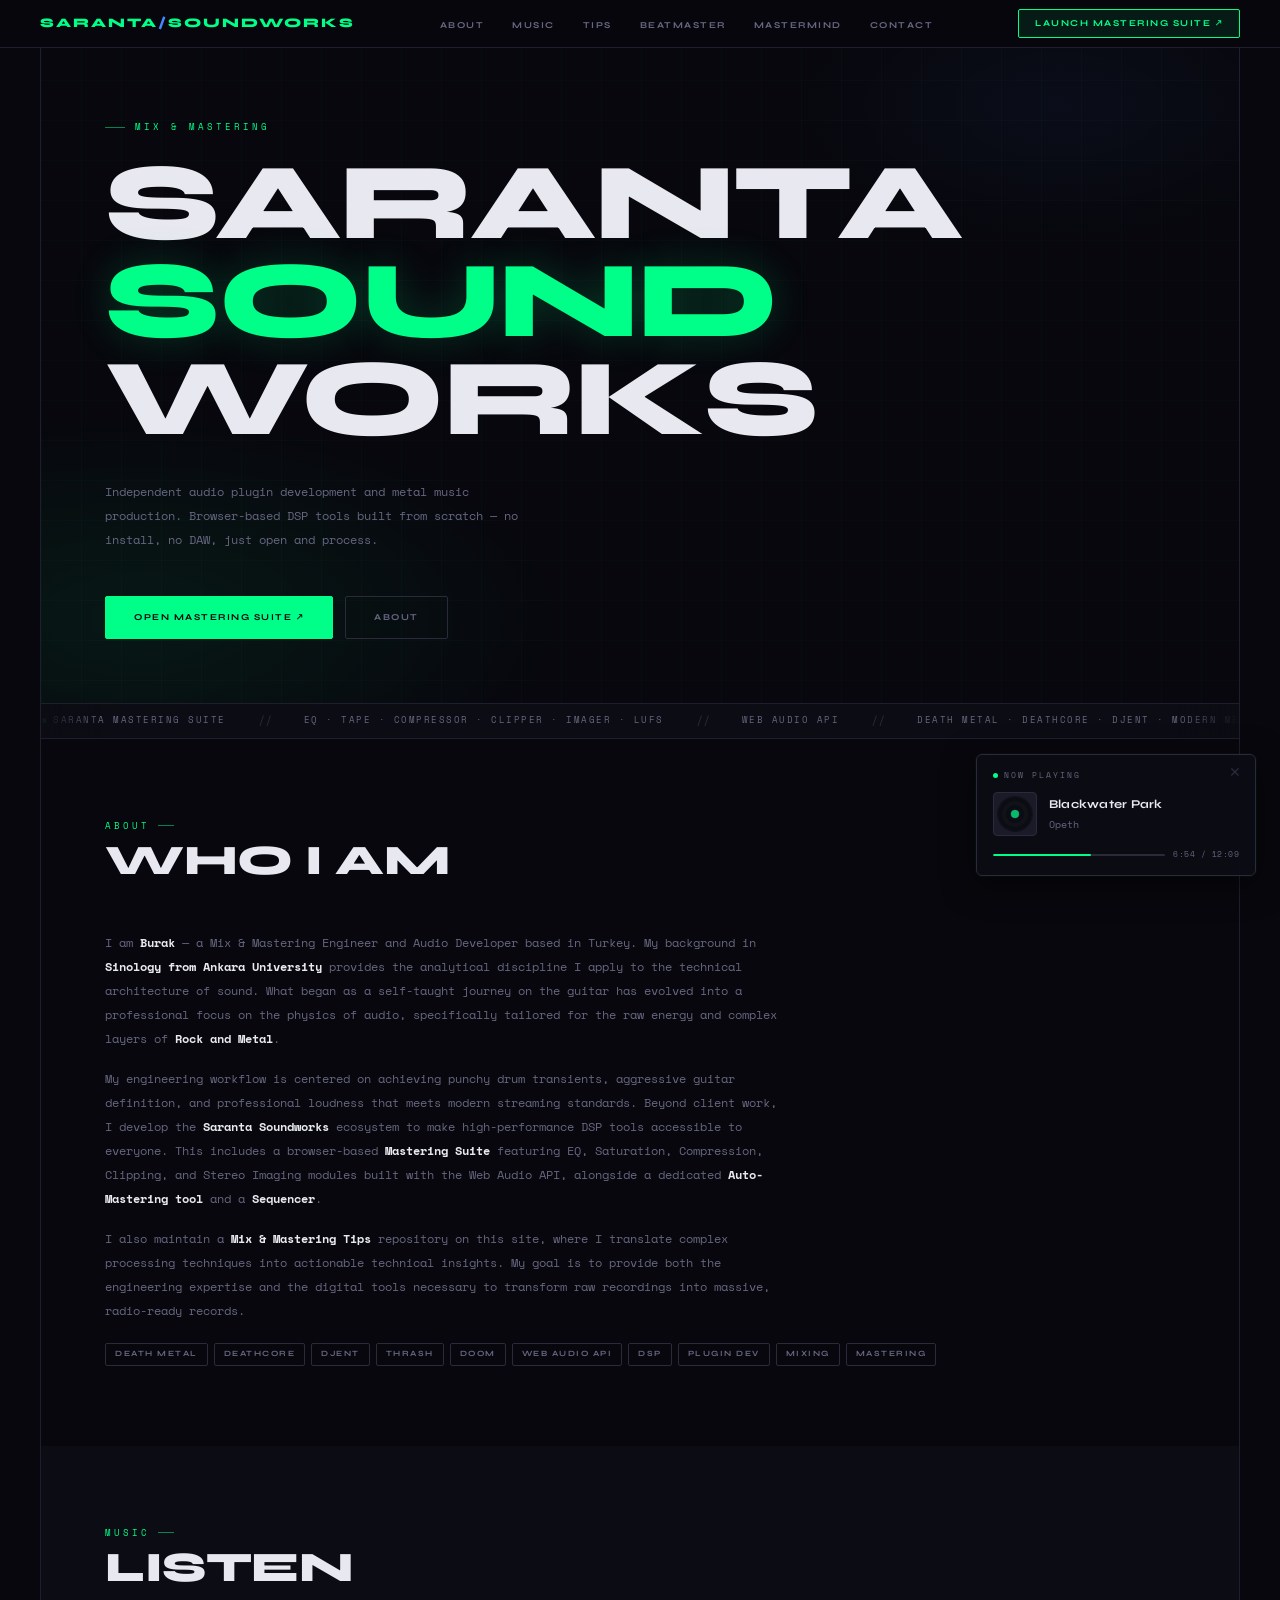
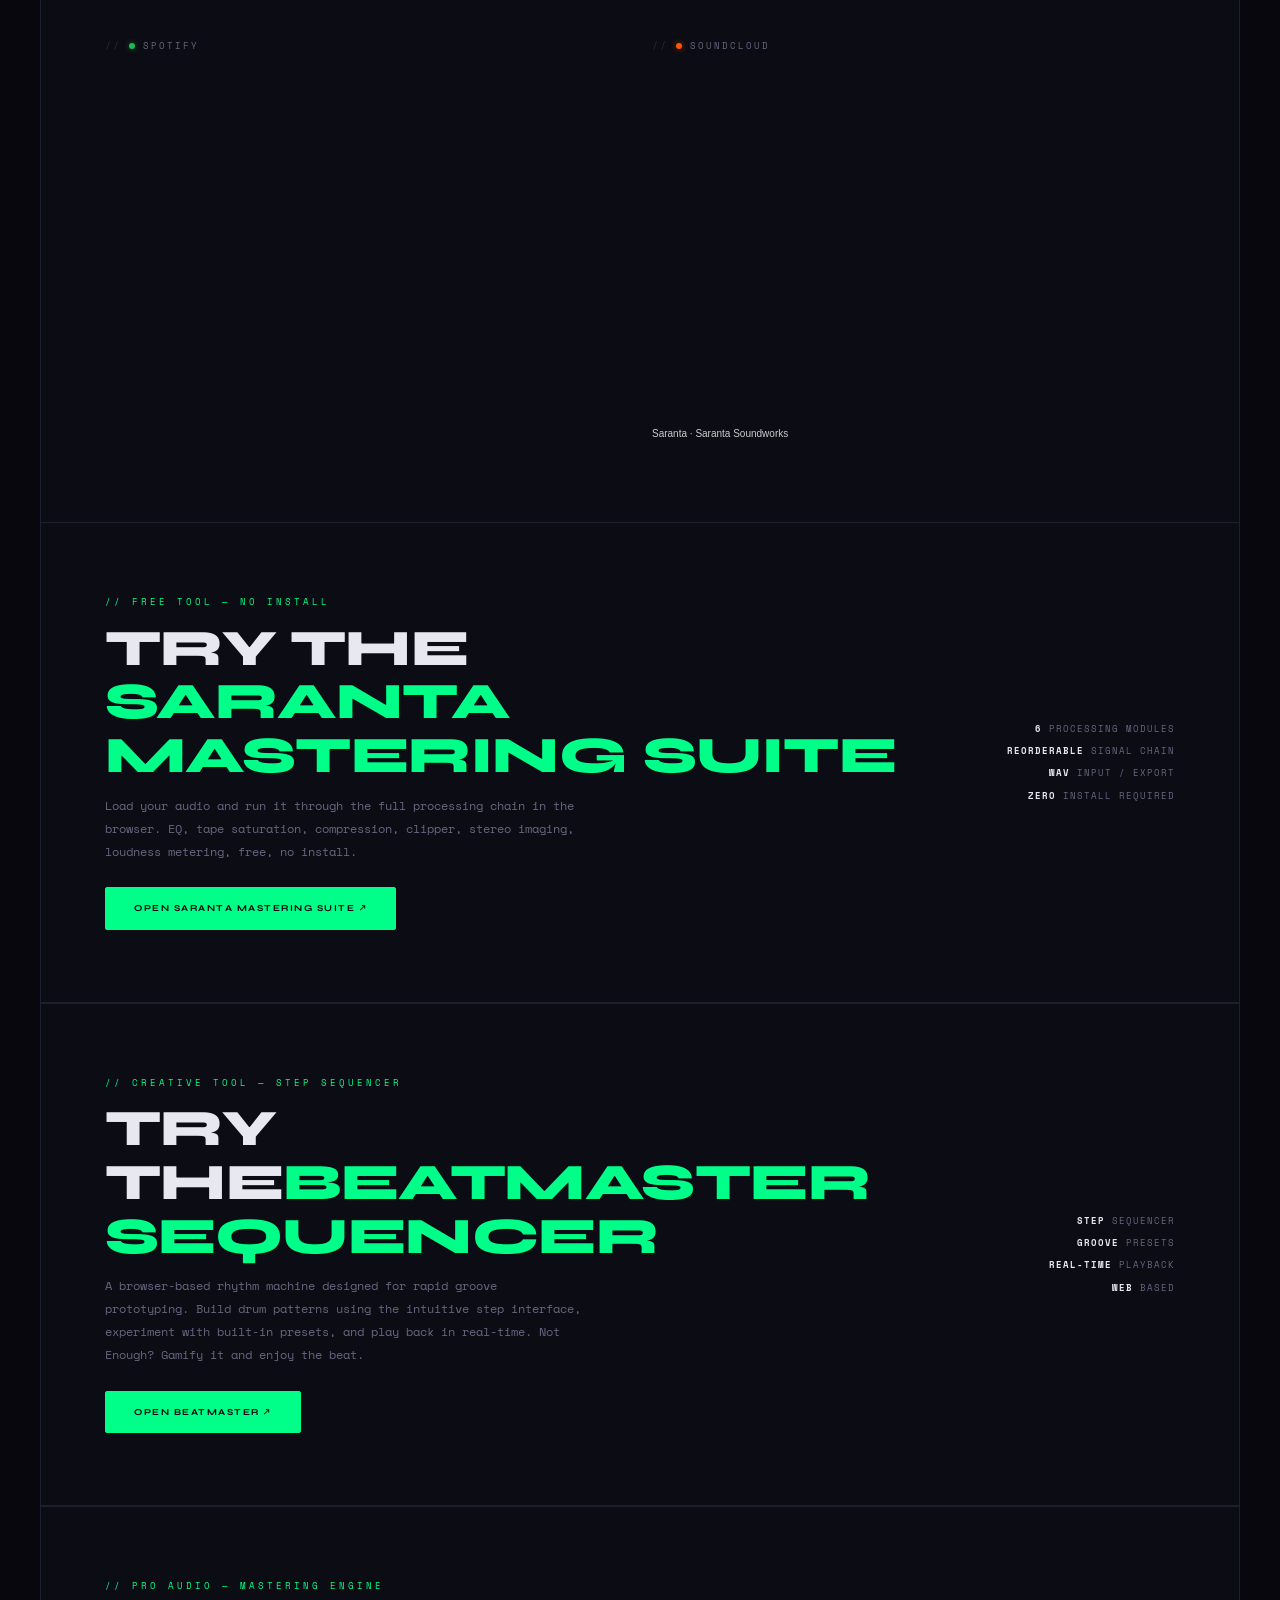
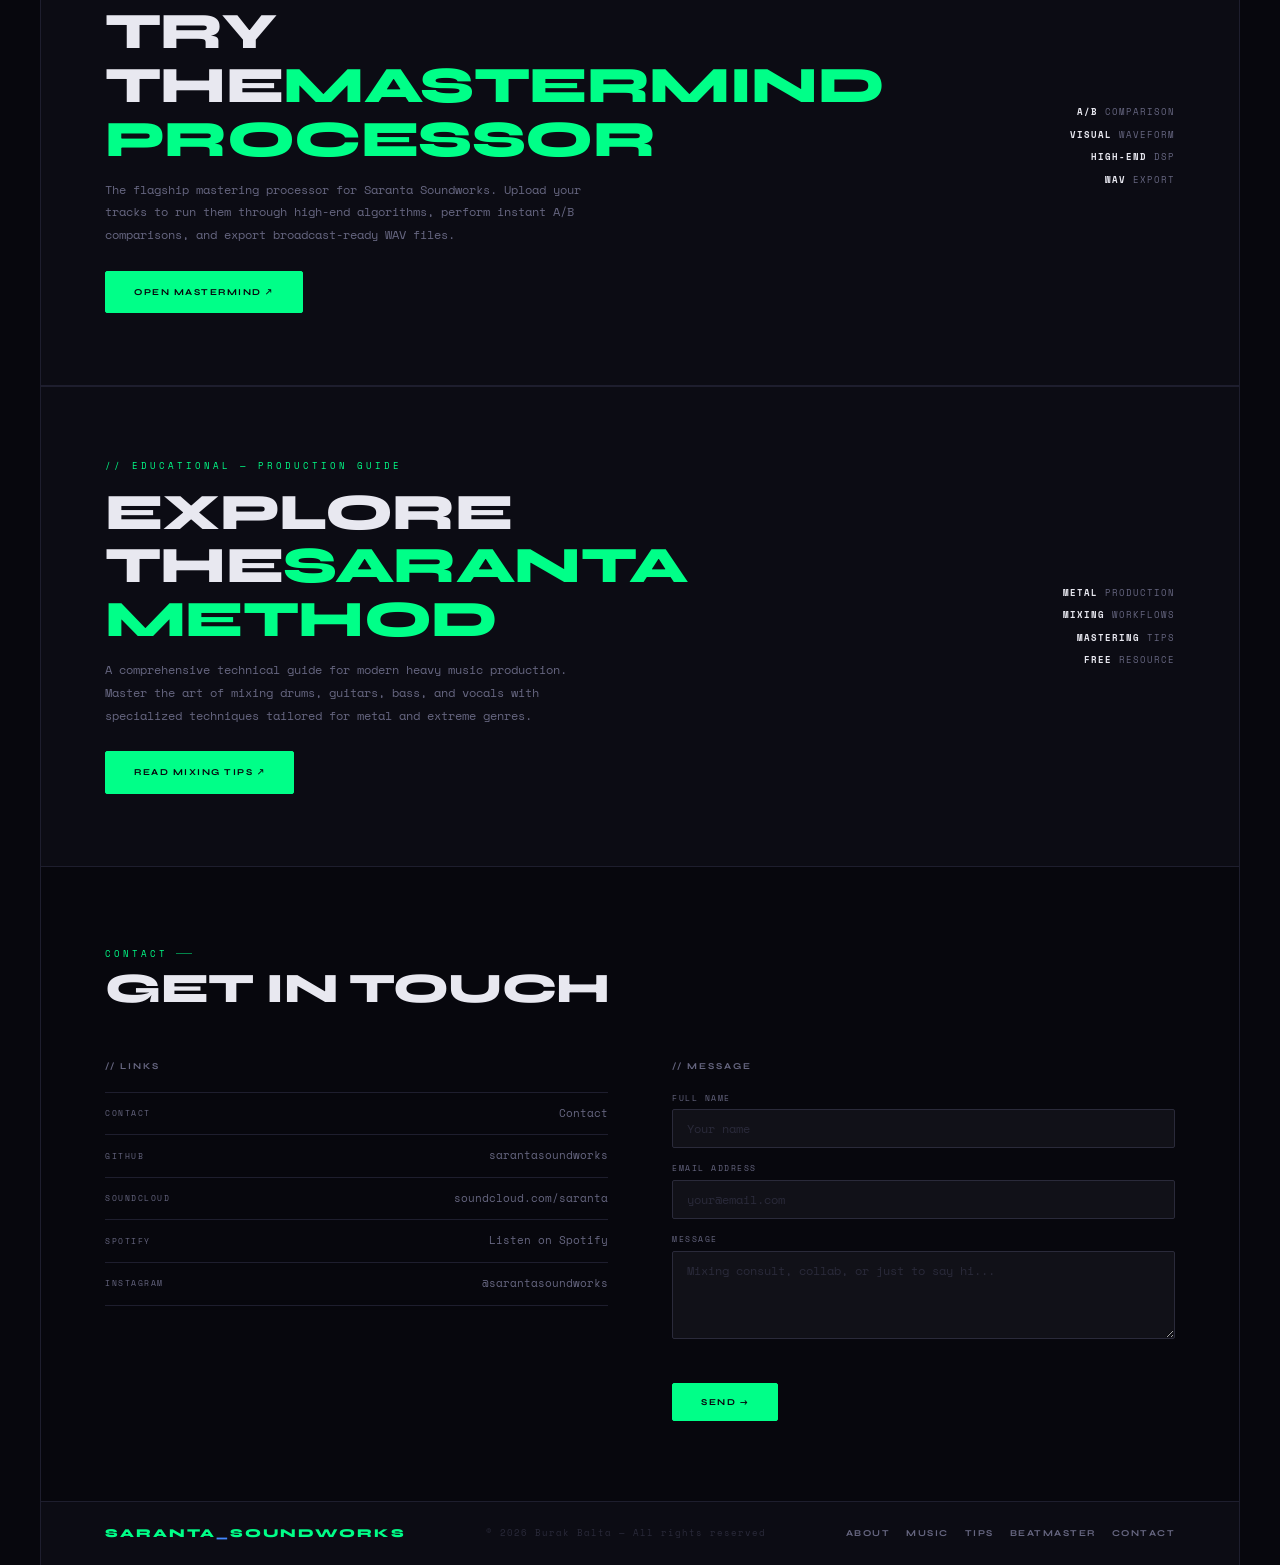
==== index.html @ c1678063 "Update index.html" ====
<!DOCTYPE html>
<html lang="en">
<head>
  <script src="https://challenges.cloudflare.com/turnstile/v0/api.js" async defer></script>
<meta charset="UTF-8">
<meta name="viewport" content="width=device-width, initial-scale=1.0">
<title>Saranta Soundworks — Free Browser Audio Mastering Tools</title>
<meta name="description" content="Saranta Soundworks — Free browser-based audio mastering suite. Parametric EQ, tape saturation, compression, stereo imaging and LUFS metering. No install required, runs entirely in your browser.">
<meta name="keywords" content="free mastering plugin, browser mastering, web audio mastering, heavy music mixing, metal mixing tips, free audio tools, online mastering, EQ plugin, tape saturation, LUFS meter">
<meta name="author" content="Burak Balta — Saranta Soundworks">
<link rel="canonical" href="https://sarantasoundworks.com/">

<!-- Open Graph -->
<meta property="og:type" content="website">
<meta property="og:url" content="https://sarantasoundworks.com/">
<meta property="og:title" content="Saranta Soundworks — Free Browser Audio Mastering Tools">
<meta property="og:description" content="Professional audio mastering tools that run entirely in your browser. EQ, tape saturation, compression, stereo imaging, LUFS metering. Free, no install.">
<meta property="og:image" content="https://sarantasoundworks.com/og-image.jpg">
<meta property="og:site_name" content="Saranta Soundworks">

<!-- Twitter Card -->
<meta name="twitter:card" content="summary_large_image">
<meta name="twitter:title" content="Saranta Soundworks — Free Browser Audio Mastering Tools">
<meta name="twitter:description" content="EQ, tape saturation, compression, stereo imaging and LUFS metering. Runs entirely in your browser. Free, no install.">
<meta name="twitter:image" content="https://sarantasoundworks.com/og-image.jpg">

<!-- Structured Data -->
<script type="application/ld+json">
{
  "@context": "https://schema.org",
  "@type": "WebApplication",
  "name": "Saranta Mastering Suite",
  "url": "https://sarantasoundworks.com/tools.html",
  "description": "Free browser-based audio mastering suite with parametric EQ, tape saturation, compression, stereo imaging and LUFS metering. No install required.",
  "applicationCategory": "MultimediaApplication",
  "operatingSystem": "Any",
  "browserRequirements": "Requires a modern browser with Web Audio API support",
  "offers": {
    "@type": "Offer",
    "price": "0",
    "priceCurrency": "USD"
  },
  "author": {
    "@type": "Person",
    "name": "Burak Balta",
    "url": "https://sarantasoundworks.com"
  }
}
</script>

<link rel="preconnect" href="https://fonts.googleapis.com">
<link rel="preconnect" href="https://fonts.gstatic.com" crossorigin>
<link href="https://fonts.googleapis.com/css2?family=Space+Mono:ital,wght@0,400;0,700;1,400&family=Syne:wght@400;600;700;800&display=swap" rel="stylesheet">
<style>
*, *::before, *::after { box-sizing: border-box; margin: 0; padding: 0; }
:root {
  --bg:      #07070d;
  --bg2:     #0c0c14;
  --bg3:     #111118;
  --bg4:     #1a1a28;
  --border:  #1e1e2e;
  --border2: #2a2a3a;
  --accent:  #00ff88;
  --accent3: #4488ff;
  --text:    #e8e8f0;
  --dim:     #666680;
  --dim2:    #2a2a3a;
  --mono:    'Space Mono', monospace;
  --disp:    'Syne', sans-serif;
}
html { scroll-behavior: smooth; }
/* Body ayarını merkezi hale getirelim */
body {
  background: var(--bg);
  color: var(--text);
  /* İçeriği dikeyde dizmek ve yatayda ortalamak için */
  display: flex;
  flex-direction: column;
  align-items: center; 
  min-height: 100vh;
}

/* Tüm içeriği sarmalayacak ana kapsayıcı */
.page-container {
  width: 100%;
  max-width: 1200px; /* Reklamlar için kenarlarda yer açar */
  margin: 0 auto;
  background: var(--bg); /* Arka plan rengi */
  /* İsteğe bağlı: Kenarları belli etmek için ince bir çizgi */
  border-left: 1px solid var(--border);
  border-right: 1px solid var(--border);
  position: relative;
}

/* Mobilde (küçük ekranlarda) kenarlara yapışmaması için */
@media (max-width: 1200px) {
  .page-container {
    border: none;
    max-width: 100%;
  }
}

body { background: var(--bg); color: var(--text); font-family: var(--mono); font-size: 13px; line-height: 1.6; overflow-x: hidden; }
::-webkit-scrollbar { width: 3px; } ::-webkit-scrollbar-track { background: var(--bg2); } ::-webkit-scrollbar-thumb { background: var(--border2); }

/* NAV */
nav { position: fixed; top: 0; left: 0; right: 0; z-index: 200; display: flex; align-items: center; justify-content: space-between; padding: 0 40px; height: 48px; background: rgba(7,7,13,0.96); border-bottom: 1px solid var(--border); backdrop-filter: blur(8px); }
.nav-logo { font-family: var(--disp); font-weight: 800; font-size: 13px; letter-spacing: 2px; color: var(--accent); text-transform: uppercase; text-decoration: none; }
.nav-logo em { color: var(--accent3); font-style: normal; }
.nav-links { display: flex; align-items: center; gap: 2px; list-style: none; }
.nav-links a { font-family: var(--disp); font-size: 9px; font-weight: 700; letter-spacing: 1.5px; text-transform: uppercase; color: var(--dim); text-decoration: none; padding: 5px 12px; border-radius: 2px; border: 1px solid transparent; transition: all 0.15s; }
.nav-links a:hover { color: var(--text); border-color: var(--border2); background: var(--bg4); }
.nav-tool-btn { font-family: var(--disp); font-size: 9px; font-weight: 700; letter-spacing: 1.5px; text-transform: uppercase; background: rgba(0,255,136,0.08); border: 1px solid var(--accent); color: var(--accent); text-decoration: none; padding: 6px 16px; border-radius: 2px; transition: background 0.15s; }
.nav-tool-btn:hover { background: rgba(0,255,136,0.18); }

/* HERO */
.hero { min-height: 32vh; display: flex; flex-direction: column; justify-content: flex-start; padding: 120px 64px 64px; position: relative; overflow: hidden; }
.grid-bg { position: absolute; inset: 0; pointer-events: none; background-image: linear-gradient(rgba(0,255,136,0.02) 1px, transparent 1px), linear-gradient(90deg, rgba(0,255,136,0.02) 1px, transparent 1px); background-size: 40px 40px; }
.grid-bg::after { content: ''; position: absolute; inset: 0; background: radial-gradient(ellipse 55% 45% at 8% 88%, rgba(0,255,136,0.07) 0%, transparent 65%), radial-gradient(ellipse 35% 30% at 85% 15%, rgba(68,136,255,0.05) 0%, transparent 65%); }
.hero-eyebrow { position: relative; display: flex; align-items: center; gap: 10px; font-size: 9px; letter-spacing: 3px; text-transform: uppercase; color: var(--accent); margin-bottom: 20px; }
.hero-eyebrow::before { content: ''; width: 20px; height: 1px; background: var(--accent); opacity: 0.5; }
.hero-title { font-family: var(--disp); font-size: clamp(52px, 8.5vw, 116px); font-weight: 800; line-height: 0.9; letter-spacing: -0.02em; text-transform: uppercase; color: var(--text); position: relative; margin-bottom: 32px; }
.hero-title .hl { color: var(--accent); text-shadow: 0 0 40px rgba(0,255,136,0.2); }
.hero-sub { max-width: 420px; color: var(--dim); font-size: 12px; line-height: 2; position: relative; margin-bottom: 44px; }
.hero-actions { display: flex; gap: 12px; position: relative; flex-wrap: wrap; align-items: center; }

/* BUTTONS */
.btn { font-family: var(--disp); font-size: 9px; font-weight: 700; letter-spacing: 1.5px; text-transform: uppercase; padding: 13px 28px; border-radius: 2px; cursor: pointer; text-decoration: none; display: inline-block; border: 1px solid; transition: all 0.15s; }
.btn-primary { background: var(--accent); border-color: var(--accent); color: #07070d; }
.btn-primary:hover { background: #1affa0; border-color: #1affa0; transform: translateY(-1px); }
.btn-ghost { background: transparent; border-color: var(--border2); color: var(--dim); }
.btn-ghost:hover { border-color: var(--dim); color: var(--text); }

/* TICKER */
.ticker { border-top: 1px solid var(--border); border-bottom: 1px solid var(--border); background: var(--bg2); height: 36px; overflow: hidden; position: relative; display: flex; align-items: center; }
.ticker::before, .ticker::after { content: ''; position: absolute; top: 0; bottom: 0; width: 60px; z-index: 2; pointer-events: none; }
.ticker::before { left: 0; background: linear-gradient(to right, var(--bg2), transparent); }
.ticker::after { right: 0; background: linear-gradient(to left, var(--bg2), transparent); }
.ticker-track { display: flex; align-items: center; gap: 32px; animation: marquee 28s linear infinite; white-space: nowrap; will-change: transform; }
.ticker-track:hover { animation-play-state: paused; }
@keyframes marquee { 0% { transform: translateX(0); } 100% { transform: translateX(-50%); } }
.tick { display: flex; align-items: center; gap: 7px; font-size: 9px; letter-spacing: 1.5px; text-transform: uppercase; color: var(--dim); white-space: nowrap; flex-shrink: 0; }
.tick-dot { width: 5px; height: 5px; border-radius: 50%; background: var(--accent); animation: blink 2s ease-in-out infinite; flex-shrink: 0; }
@keyframes blink { 0%,100%{opacity:1}50%{opacity:0.2} }
.tick-sep { color: var(--dim2); font-size: 12px; }

/* SECTIONS */
section { padding: 80px 64px; }
.sec-eyebrow { font-size: 9px; letter-spacing: 3px; text-transform: uppercase; color: var(--accent); margin-bottom: 6px; display: flex; align-items: center; gap: 8px; }
.sec-eyebrow::after { content: ''; width: 16px; height: 1px; background: var(--accent); opacity: 0.5; }
.sec-title { font-family: var(--disp); font-size: clamp(26px, 3.5vw, 42px); font-weight: 800; text-transform: uppercase; letter-spacing: -0.01em; color: var(--text); margin-bottom: 48px; line-height: 1.05; }

/* ABOUT */
.about { background: var(--bg); }
.about-body p { color: var(--dim); font-size: 12px; line-height: 2; margin-bottom: 16px; max-width: 680px; }
.about-body strong { color: var(--text); }
.tags { display: flex; flex-wrap: wrap; gap: 6px; margin-top: 20px; }
.tag { font-family: var(--disp); font-size: 8px; font-weight: 700; letter-spacing: 1.5px; text-transform: uppercase; padding: 4px 9px; border: 1px solid var(--border2); color: var(--dim); border-radius: 2px; transition: all 0.15s; cursor: default; }
.tag:hover { color: var(--accent); border-color: var(--accent); background: rgba(0,255,136,0.06); }

/* HAMBURGER */
.hamburger { display: none; flex-direction: column; gap: 5px; cursor: pointer; padding: 4px; background: none; border: none; }
.hamburger span { display: block; width: 22px; height: 1.5px; background: var(--dim); transition: all 0.2s; }
.hamburger.open span:nth-child(1) { transform: translateY(6.5px) rotate(45deg); background: var(--accent); }
.hamburger.open span:nth-child(2) { opacity: 0; }
.hamburger.open span:nth-child(3) { transform: translateY(-6.5px) rotate(-45deg); background: var(--accent); }
.mobile-menu { display: none; position: fixed; top: 48px; left: 0; right: 0; background: rgba(7,7,13,0.98); border-bottom: 1px solid var(--border); backdrop-filter: blur(8px); z-index: 199; padding: 16px 24px; flex-direction: column; gap: 4px; }
.mobile-menu.open { display: flex; }
.mobile-menu a { font-family: var(--disp); font-size: 11px; font-weight: 700; letter-spacing: 1.5px; text-transform: uppercase; color: var(--dim); text-decoration: none; padding: 10px 0; border-bottom: 1px solid var(--border); transition: color 0.15s; }
.mobile-menu a:last-child { border-bottom: none; color: var(--accent); }
.mobile-menu a:hover { color: var(--text); }

/* MUSIC */
.music { background: var(--bg2); }
.embeds-grid { display: grid; grid-template-columns: 1fr 1fr; gap: 24px; }
.embed-block { display: flex; flex-direction: column; gap: 10px; }
.embed-label { font-size: 9px; letter-spacing: 2px; text-transform: uppercase; color: var(--dim); display: flex; align-items: center; gap: 8px; }
.embed-label::before { content: '//'; color: var(--dim2); font-size: 10px; }
.pdot { width: 6px; height: 6px; border-radius: 50%; flex-shrink: 0; }
.pdot-sp { background: #1db954; box-shadow: 0 0 6px rgba(29,185,84,0.5); }
.pdot-sc { background: #ff5500; box-shadow: 0 0 6px rgba(255,85,0,0.5); }
.embed-frame { border: 1px solid var(--border2); border-radius: 4px; overflow: hidden; background: var(--bg3); transition: border-color 0.2s; }
.embed-frame:hover { border-color: var(--accent); }
.embed-frame iframe { display: block; width: 100%; border: none; }
.embed-placeholder { border: 1px dashed var(--border2); border-radius: 4px; padding: 40px 24px; background: var(--bg3); display: flex; flex-direction: column; align-items: center; justify-content: center; gap: 10px; min-height: 200px; text-align: center; }
.ph-icon { font-size: 32px; opacity: 0.15; }
.ph-title { font-family: var(--disp); font-size: 11px; font-weight: 800; letter-spacing: 2px; text-transform: uppercase; color: var(--dim2); }
.ph-hint { font-size: 9px; color: var(--dim2); letter-spacing: 0.5px; font-style: italic; }

/* CTA BANNER */
.cta-banner { background: var(--bg2); border-top: 1px solid var(--border); border-bottom: 1px solid var(--border); padding: 72px 64px; display: grid; grid-template-columns: 1fr auto; gap: 40px; align-items: center; }
.cta-label { font-size: 9px; letter-spacing: 3px; text-transform: uppercase; color: var(--accent); margin-bottom: 12px; }
.cta-title { font-family: var(--disp); font-size: clamp(28px, 4vw, 52px); font-weight: 800; text-transform: uppercase; letter-spacing: -0.01em; color: var(--text); margin-bottom: 12px; line-height: 1.05; }
.cta-title em { color: var(--accent); font-style: normal; }
.cta-sub { font-size: 12px; color: var(--dim); line-height: 1.9; max-width: 480px; }
.cta-specs { display: flex; flex-direction: column; gap: 8px; text-align: right; }
.cta-spec { font-size: 9px; letter-spacing: 1px; text-transform: uppercase; color: var(--dim); }
.cta-spec strong { color: var(--text); }

/* CONTACT */
.contact { background: var(--bg); }
.contact-grid { display: grid; grid-template-columns: 1fr 1fr; gap: 64px; }
.contact-sub { font-family: var(--disp); font-size: 9px; font-weight: 700; letter-spacing: 2px; text-transform: uppercase; color: var(--dim); margin-bottom: 18px; }
.clinks { list-style: none; }
.clinks li { display: flex; align-items: center; justify-content: space-between; padding: 12px 0; border-bottom: 1px solid var(--border); }
.clinks li:first-child { border-top: 1px solid var(--border); }
.clink-k { font-size: 8px; letter-spacing: 1.5px; text-transform: uppercase; color: var(--dim); }
.clinks a { font-size: 11px; color: var(--dim); text-decoration: none; transition: color 0.15s; }
.clinks a:hover { color: var(--accent); }
.form { display: flex; flex-direction: column; gap: 14px; }
.flabel { font-size: 8px; letter-spacing: 1.5px; text-transform: uppercase; color: var(--dim); display: block; margin-bottom: 5px; }
.finput { width: 100%; background: var(--bg3); border: 1px solid var(--border2); color: var(--text); font-family: var(--mono); font-size: 12px; padding: 10px 14px; outline: none; border-radius: 2px; transition: border-color 0.15s; }
.finput:focus { border-color: var(--accent); }
.finput::placeholder { color: var(--dim2); }
textarea.finput { resize: vertical; min-height: 88px; }

/* FOOTER */
footer { padding: 22px 64px; border-top: 1px solid var(--border); background: var(--bg2); display: flex; align-items: center; justify-content: space-between; gap: 20px; flex-wrap: wrap; }
.foot-logo { font-family: var(--disp); font-weight: 800; font-size: 12px; letter-spacing: 2px; text-transform: uppercase; color: var(--accent); }
.foot-logo em { color: var(--accent3); font-style: normal; }
.foot-copy { font-size: 9px; color: var(--dim2); letter-spacing: 1px; }
.foot-links { display: flex; gap: 16px; }
.foot-links a { font-family: var(--disp); font-size: 9px; font-weight: 700; letter-spacing: 1.5px; text-transform: uppercase; color: var(--dim); text-decoration: none; transition: color 0.15s; }
.foot-links a:hover { color: var(--accent); }

@media (max-width: 900px) {
  nav { padding: 0 20px; } .nav-links { display: none; }
  .hero { padding: 100px 24px 48px; }
  section { padding: 60px 24px; }
  .embeds-grid { grid-template-columns: 1fr; }
  .contact-grid { grid-template-columns: 1fr; gap: 40px; }
  .cta-banner { grid-template-columns: 1fr; padding: 48px 24px; }
  footer { padding: 24px; flex-direction: column; gap: 12px; }
}

/* Ekran 768px'den küçükse bu kurallar devreye girer */
/* TIPS CARD */
.tips-card {
  display: flex; align-items: center; justify-content: space-between;
  margin-top: 36px;
  padding: 24px 28px;
  border: 1px solid var(--border2);
  border-radius: 3px;
  background: var(--bg3);
  text-decoration: none;
  transition: border-color 0.15s, background 0.15s;
  max-width: 680px;
}
.tips-card:hover { border-color: var(--accent); background: var(--bg4); }
.tips-card-eyebrow { font-size: 8px; letter-spacing: 2px; text-transform: uppercase; color: var(--dim2); margin-bottom: 6px; }
.tips-card-title { font-family: var(--disp); font-size: 16px; font-weight: 800; text-transform: uppercase; letter-spacing: 0.02em; color: var(--text); margin-bottom: 6px; }
.tips-card:hover .tips-card-title { color: var(--accent); }
.tips-card-sub { font-size: 9px; letter-spacing: 1px; color: var(--dim); }
.tips-card-arrow { font-size: 22px; color: var(--dim2); flex-shrink: 0; margin-left: 24px; transition: color 0.15s, transform 0.15s; }
.tips-card:hover .tips-card-arrow { color: var(--accent); transform: translate(2px, -2px); }

@media (max-width: 768px) {
  .page-container { width: 100%; border: none; }
  nav { flex-direction: row; height: 48px; padding: 0 20px; }
  .hero-title { font-size: 2.5rem; }
}


@media (max-width: 900px) {
  .hamburger { display: flex; }
  .nav-tool-desktop { display: none; }
}

/* NOW PLAYING WIDGET */
#now-playing-widget {
  position: fixed;
  bottom: 24px;
  right: 24px;
  z-index: 300;
  width: 280px;
  background: rgba(12, 12, 20, 0.92);
  border: 1px solid var(--border2);
  border-radius: 6px;
  padding: 14px 16px;
  backdrop-filter: blur(16px);
  box-shadow: 0 8px 32px rgba(0,0,0,0.5), 0 0 0 1px rgba(0,255,136,0.04);
  transition: opacity 0.4s ease, transform 0.4s ease;
  opacity: 0;
  transform: translateY(12px);
}
#now-playing-widget.visible {
  opacity: 1;
  transform: translateY(0);
}
#now-playing-widget.fade-change {
  opacity: 0;
  transform: translateY(6px);
}
.npw-eyebrow {
  font-family: var(--mono);
  font-size: 8px;
  letter-spacing: 2px;
  text-transform: uppercase;
  color: var(--dim);
  margin-bottom: 10px;
  display: flex;
  align-items: center;
  gap: 6px;
}
.npw-dot {
  width: 5px;
  height: 5px;
  border-radius: 50%;
  background: var(--accent);
  animation: blink 2s ease-in-out infinite;
  flex-shrink: 0;
}
.npw-body {
  display: flex;
  align-items: center;
  gap: 12px;
}
.npw-cover {
  width: 44px;
  height: 44px;
  border-radius: 4px;
  background: var(--bg4);
  border: 1px solid var(--border2);
  flex-shrink: 0;
  overflow: hidden;
  display: flex;
  align-items: center;
  justify-content: center;
  position: relative;
}
.npw-vinyl {
  width: 36px;
  height: 36px;
  border-radius: 50%;
  background: radial-gradient(circle at 50% 50%, #1a1a28 18%, #0c0c14 19%, #0c0c14 35%, #111118 36%, #111118 50%, #0c0c14 51%, #0c0c14 65%, #111118 66%);
  animation: spin 4s linear infinite;
  position: relative;
}
.npw-vinyl::after {
  content: '';
  position: absolute;
  top: 50%;
  left: 50%;
  transform: translate(-50%, -50%);
  width: 8px;
  height: 8px;
  border-radius: 50%;
  background: var(--accent);
  opacity: 0.7;
}
@keyframes spin { from { transform: rotate(0deg); } to { transform: rotate(360deg); } }
.npw-info {
  flex: 1;
  min-width: 0;
}
.npw-title {
  font-family: var(--disp);
  font-size: 12px;
  font-weight: 700;
  color: var(--text);
  white-space: nowrap;
  overflow: hidden;
  text-overflow: ellipsis;
  letter-spacing: 0.02em;
  margin-bottom: 3px;
}
.npw-artist {
  font-family: var(--mono);
  font-size: 10px;
  color: var(--dim);
  white-space: nowrap;
  overflow: hidden;
  text-overflow: ellipsis;
}
.npw-bar-wrap {
  margin-top: 12px;
  display: flex;
  align-items: center;
  gap: 8px;
}
.npw-bar {
  flex: 1;
  height: 2px;
  background: var(--border2);
  border-radius: 2px;
  overflow: hidden;
}
.npw-bar-fill {
  height: 100%;
  background: var(--accent);
  border-radius: 2px;
  width: 0%;
  transition: width 1s linear;
}
.npw-time {
  font-family: var(--mono);
  font-size: 8px;
  color: var(--dim);
  letter-spacing: 0.5px;
  white-space: nowrap;
}
.npw-close {
  position: absolute;
  top: 8px;
  right: 10px;
  background: none;
  border: none;
  color: var(--dim2);
  font-size: 14px;
  cursor: pointer;
  line-height: 1;
  padding: 2px 4px;
  transition: color 0.15s;
}
.npw-close:hover { color: var(--accent); }

@media (max-width: 500px) {
  #now-playing-widget { width: calc(100vw - 32px); right: 16px; bottom: 16px; }
}

</style>
</head>
<body>
<div class="page-container">
<nav>
  <a href="index.html" class="nav-logo">Saranta<em>/</em>Soundworks</a>
  <ul class="nav-links">
    <li><a href="#about">About</a></li>
    <li><a href="#music">Music</a></li>
    <li><a href="tips.html">Tips</a></li>
    <li><a href="beatmaster.html">BeatMaster</a></li>
    <li><a href="mastermind.html">MasterMind</a></li>
    <li><a href="#contact">Contact</a></li>
  </ul>
  <a href="tools.html" class="nav-tool-btn nav-tool-desktop">Launch Mastering Suite ↗</a>
  <button class="hamburger" id="hamburger" aria-label="Menu">
    <span></span><span></span><span></span>
  </button>
</nav>
<div class="mobile-menu" id="mobileMenu">
  <a href="#about" onclick="closeMobile()">About</a>
  <a href="#music" onclick="closeMobile()">Music</a>
  <a href="tips.html">Tips</a>
  <a href="beatmaster.html">BeatMaster</a>
  <a href="mastermind.html">MasterMind</a>
  <a href="#contact" onclick="closeMobile()">Contact</a>
  <a href="tools.html">Launch Mastering Suite ↗</a>
</div>

<!-- HERO -->
<section class="hero" id="home">
  <div class="grid-bg"></div>
  <div class="hero-eyebrow">Mix &amp; Mastering</div>
  <h1 class="hero-title">
    Saranta<br>
    <span class="hl">Sound</span><br>
    Works
  </h1>
  <p class="hero-sub">
    Independent audio plugin development and metal music production. Browser-based DSP tools built from scratch — no install, no DAW, just open and process.
  </p>
  <div class="hero-actions">
    <a href="tools.html" class="btn btn-primary">Open Mastering Suite ↗</a>
    <a href="#about" class="btn btn-ghost">About</a>
  </div>
</section>

<!-- TICKER -->
<div class="ticker">
  <div class="ticker-track">
    <div class="tick"><span class="tick-dot"></span>Saranta Mastering Suite</div>
    <span class="tick-sep">//</span>
    <div class="tick">EQ · Tape · Compressor · Clipper · Imager · LUFS</div>
    <span class="tick-sep">//</span>
    <div class="tick">Web Audio API</div>
    <span class="tick-sep">//</span>
    <div class="tick">Death Metal · Deathcore · Djent · Modern Metal · Doom</div>
    <span class="tick-sep">//</span>
    <div class="tick">Beatmaster Sequencer</div>
    <span class="tick-sep">//</span>
    <div class="tick">Free — No Install — Browser Native</div>
    <span class="tick-sep">//</span>
    <div class="tick">Mastermind Auto Mastering</div>
    <span class="tick-sep">//</span>
    <!-- Duplicate for seamless loop -->
       <div class="tick"><span class="tick-dot"></span>Saranta Mastering Suite</div>
    <span class="tick-sep">//</span>
    <div class="tick">EQ · Tape · Compressor · Clipper · Imager · LUFS</div>
    <span class="tick-sep">//</span>
    <div class="tick">Web Audio API</div>
    <span class="tick-sep">//</span>
    <div class="tick">Death Metal · Deathcore · Djent · Modern Metal · Doom</div>
    <span class="tick-sep">//</span>
    <div class="tick">Beatmaster Sequencer</div>
    <span class="tick-sep">//</span>
    <div class="tick">Free — No Install — Browser Native</div>
    <span class="tick-sep">//</span>
    <div class="tick">Mastermind Auto Mastering</div>
    <span class="tick-sep">//</span>
  </div>
</div>

<!-- ABOUT -->
<section class="about" id="about">
  <div class="sec-eyebrow">About</div>
  <h2 class="sec-title">Who I Am</h2>
  <div class="about-body">
    
    <p>I am <strong>Burak</strong> — a Mix & Mastering Engineer and Audio Developer based in Turkey. My background in <strong>Sinology from Ankara University</strong> provides the analytical discipline I apply to the technical architecture of sound. What began as a self-taught journey on the guitar has evolved into a professional focus on the physics of audio, specifically tailored for the raw energy and complex layers of <strong>Rock and Metal</strong>.</p>

    <p>My engineering workflow is centered on achieving punchy drum transients, aggressive guitar definition, and professional loudness that meets modern streaming standards. Beyond client work, I develop the <strong>Saranta Soundworks</strong> ecosystem to make high-performance DSP tools accessible to everyone. This includes a browser-based <strong>Mastering Suite</strong> featuring EQ, Saturation, Compression, Clipping, and Stereo Imaging modules built with the Web Audio API, alongside a dedicated <strong>Auto-Mastering tool</strong> and a <strong>Sequencer</strong>.</p>

    <p>I also maintain a <strong>Mix & Mastering Tips</strong> repository on this site, where I translate complex processing techniques into actionable technical insights. My goal is to provide both the engineering expertise and the digital tools necessary to transform raw recordings into massive, radio-ready records.</p>

    <div class="tags">
      <span class="tag">Death Metal</span>
      <span class="tag">Deathcore</span>
      <span class="tag">Djent</span>
      <span class="tag">Thrash</span>
      <span class="tag">Doom</span>
      <span class="tag">Web Audio API</span>
      <span class="tag">DSP</span>
      <span class="tag">Plugin Dev</span>
      <span class="tag">Mixing</span>
      <span class="tag">Mastering</span>
    </div>
  </div>

  <!-- TIPS CARD -->
  <!--
    <a href="tools.html" class="tips-card">
    <div class="tips-card-left">
      <div class="tips-card-eyebrow">// Mastering Suite</div>
      <div class="tips-card-title">Saranta Mastering Suite</div>
      <div class="tips-card-sub">Browser-based mastering suite with 6 fully functional processing tools · Drag & drop reorderable signal chain · No install · Free</div>
    </div>
    <div class="tips-card-arrow">↗</div>
  </a>
  <a href="Mastermind.html" class="tips-card">
    <div class="tips-card-left">
      <div class="tips-card-eyebrow">// Auto Mastering</div>
      <div class="tips-card-title">Mastermind</div>
      <div class="tips-card-sub">Automated Mastering Tool - Import your audio and get the mastered version in seconds.</div>
    </div>
    <div class="tips-card-arrow">↗</div>
  </a>
  <a href="tips.html" class="tips-card">
    <div class="tips-card-left">
      <div class="tips-card-eyebrow">// The Saranta Method</div>
      <div class="tips-card-title">Tips for Heavy Music</div>
      <div class="tips-card-sub">Drums · Bass · Guitars · Vocals · Synths · Orchestral · Post FX · Mastering</div>
    </div>
    <div class="tips-card-arrow">↗</div>
  </a>
  <a href="beatmaster.html" class="tips-card">
    <div class="tips-card-left">
      <div class="tips-card-eyebrow">// Rhythm Tool</div>
      <div class="tips-card-title">BeatMaster</div>
      <div class="tips-card-sub">Browser-based beat sequencer · Drums · Patterns · Grooves</div>
    </div>
    <div class="tips-card-arrow">↗</div>
  </a>
  -->
</section>

<!-- MUSIC -->
<section class="music" id="music">
  <div class="sec-eyebrow">Music</div>
  <h2 class="sec-title">Listen</h2>
  <div class="embeds-grid">

    <!-- SPOTIFY -->
    <div class="embed-block">
      <div class="embed-label"><span class="pdot pdot-sp"></span>Spotify</div>
      <!--
        SPOTIFY: Profil/playlist/albüm sayfasında "..." > Share > Embed
        Çıkan iframe'i aşağıdaki embed-placeholder'ın yerine koy.
        Örnek embed-frame:
        <div class="embed-frame">
          <iframe src="https://open.spotify.com/embed/artist/SENIN_ARTIST_ID?utm_source=generator&theme=0"
            width="100%" height="352" frameborder="0"
            allowtransparency="true"
            allow="autoplay; clipboard-write; encrypted-media; fullscreen; picture-in-picture"
            loading="lazy"></iframe>
        </div>
      -->
      <iframe data-testid="embed-iframe" style="border-radius:12px" src="https://open.spotify.com/embed/artist/6l97qlvDhzQlezBQWjhp3e?utm_source=generator&theme=0" width="100%" height="352" frameBorder="0" allowfullscreen="" allow="autoplay; clipboard-write; encrypted-media; fullscreen; picture-in-picture" loading="lazy"></iframe>
    </div>

    <!-- SOUNDCLOUD -->
    <div class="embed-block">
      <div class="embed-label"><span class="pdot pdot-sc"></span>SoundCloud</div>
      <!--
        SOUNDCLOUD: Track/profil sayfasında "Share" > "Embed"
        Çıkan iframe'i aşağıdaki embed-placeholder'ın yerine koy.
        Örnek embed-frame:
        <div class="embed-frame">
          <iframe width="100%" height="450" scrolling="no" frameborder="no" allow="autoplay"
            src="https://w.soundcloud.com/player/?url=https%3A//soundcloud.com/KULLANICI_ADIN&color=%2300ff88&auto_play=false&hide_related=false&show_comments=false&show_user=true&show_reposts=false&show_teaser=false&visual=true">
          </iframe>
        </div>
      -->
      <iframe width="100%" height="352" scrolling="no" frameborder="no" allow="autoplay" src="https://w.soundcloud.com/player/?url=https%3A//api.soundcloud.com/playlists/soundcloud%253Aplaylists%253A2213706881&color=%2300ff88&auto_play=false&hide_related=false&show_comments=true&show_user=true&show_reposts=false&show_teaser=true"></iframe><div style="font-size: 10px; color: #cccccc;line-break: anywhere;word-break: normal;overflow: hidden;white-space: nowrap;text-overflow: ellipsis; font-family: Interstate,Lucida Grande,Lucida Sans Unicode,Lucida Sans,Garuda,Verdana,Tahoma,sans-serif;font-weight: 100;"><a href="https://soundcloud.com/saranta-596980414" title="Saranta" target="_blank" style="color: #cccccc; text-decoration: none;">Saranta</a> · <a href="https://soundcloud.com/saranta-596980414/sets/saranta-soundworks" title="Saranta Soundworks" target="_blank" style="color: #cccccc; text-decoration: none;">Saranta Soundworks</a></div>
    </div>

  </div>
</section>


<!-- CTA BANNER -->
<div class="cta-banner">
  <div>
    <div class="cta-label">// Free Tool — No Install</div>
    <div class="cta-title">Try the<br><em>Saranta Mastering Suite</em></div>
    <p class="cta-sub">Load your audio and run it through the full processing chain in the browser. EQ, tape saturation, compression, clipper, stereo imaging, loudness metering, free, no install.</p>
    <a href="tools.html" class="btn btn-primary" style="margin-top:24px; display:inline-block;">Open Saranta Mastering Suite ↗</a>
  </div>
  <div class="cta-specs">
    <div class="cta-spec"><strong>6</strong> processing modules</div>
    <div class="cta-spec"><strong>Reorderable</strong> signal chain</div>
    <div class="cta-spec"><strong>WAV</strong> input / export</div>
    <div class="cta-spec"><strong>Zero</strong> install required</div>
  </div>
</div> 
<div class="cta-banner">
  <div>
    <div class="cta-label">// Creative Tool — Step Sequencer</div>
    <div class="cta-title">Try the<em>BeatMaster Sequencer</em></div>
    <p class="cta-sub">A browser-based rhythm machine designed for rapid groove prototyping. Build drum patterns using the intuitive step interface, experiment with built-in presets, and play back in real-time. Not Enough? Gamify it and enjoy the beat.</p>
    <a href="beatmaster.html" class="btn btn-primary" style="margin-top:24px; display:inline-block;">Open BeatMaster ↗</a>
  </div>
  <div class="cta-specs">
    <div class="cta-spec"><strong>Step</strong> Sequencer</div>
    <div class="cta-spec"><strong>Groove</strong> Presets</div>
    <div class="cta-spec"><strong>Real-time</strong> Playback</div>
    <div class="cta-spec"><strong>Web</strong> Based</div>
  </div>
</div>
<div class="cta-banner">
  <div>
    <div class="cta-label">// Pro Audio — Mastering Engine</div>
    <div class="cta-title">Try the<em>MasterMind Processor</em></div>
    <p class="cta-sub">The flagship mastering processor for Saranta Soundworks. Upload your tracks to run them through high-end algorithms, perform instant A/B comparisons, and export broadcast-ready WAV files.</p>
    <a href="mastermind.html" class="btn btn-primary" style="margin-top:24px; display:inline-block;">Open MasterMind ↗</a>
  </div>
  <div class="cta-specs">
    <div class="cta-spec"><strong>A/B</strong> Comparison</div>
    <div class="cta-spec"><strong>Visual</strong> Waveform</div>
    <div class="cta-spec"><strong>High-End</strong> DSP</div>
    <div class="cta-spec"><strong>WAV</strong> Export</div>
  </div>
</div>
<div class="cta-banner">
  <div>
    <div class="cta-label">// Educational — Production Guide</div>
    <div class="cta-title">Explore the<em>Saranta Method</em></div>
    <p class="cta-sub">A comprehensive technical guide for modern heavy music production. Master the art of mixing drums, guitars, bass, and vocals with specialized techniques tailored for metal and extreme genres.</p>
    <a href="tips.html" class="btn btn-primary" style="margin-top:24px; display:inline-block;">Read Mixing Tips ↗</a>
  </div>
  <div class="cta-specs">
    <div class="cta-spec"><strong>Metal</strong> Production</div>
    <div class="cta-spec"><strong>Mixing</strong> Workflows</div>
    <div class="cta-spec"><strong>Mastering</strong> Tips</div>
    <div class="cta-spec"><strong>Free</strong> Resource</div>
  </div>
</div>

<!-- CONTACT -->
<section class="contact" id="contact">
  <div class="sec-eyebrow">Contact</div>
  <h2 class="sec-title">Get in Touch</h2>
  <div class="contact-grid">
    <div>
      <div class="contact-sub">// Links</div>
      <ul class="clinks">
<li>
  <span class="clink-k">Contact</span>
  <a href="mailto:contact@sarantasoundworks.com">Contact</a>
</li>        <li><span class="clink-k">GitHub</span><a href="https://github.com/sarantasoundworks" target="_blank">sarantasoundworks</a></li>
        <li><span class="clink-k">SoundCloud</span><a href="https://soundcloud.com/saranta-596980414" target="_blank">soundcloud.com/saranta</a></li>
        <li><span class="clink-k">Spotify</span><a href="https://open.spotify.com/intl-tr/artist/6l97qlvDhzQlezBQWjhp3e?si=F3Y-xXRbTvqm7SFkdmLNnA" target="_blank">Listen on Spotify</a></li>
        <li><span class="clink-k">Instagram</span><a href="https://instagram.com/sarantasoundworks" target="_blank">@sarantasoundworks</a></li>
      </ul>
    </div>
    <div>
      <div class="contact-sub">// Message</div>
      <form id="contactForm" class="form">
        <div>
          <label class="flabel">Full Name</label>
          <input class="finput" type="text" name="name" placeholder="Your name" required>
        </div>
        <div>
          <label class="flabel">Email Address</label>
          <input class="finput" type="email" name="email" placeholder="your@email.com" required>
        </div>
        <div>
          <label class="flabel">Message</label>
          <textarea class="finput" name="message" placeholder="Mixing consult, collab, or just to say hi..." required></textarea>
        </div>
        <div class="cf-turnstile" data-sitekey="0x4AAAAAACydKTSgQ15gBtl9" data-theme="dark"></div>
        <div style="display:flex; align-items:center; gap:16px; flex-wrap:wrap;">
          <button type="submit" id="formBtn" class="btn btn-primary" style="align-self:flex-start; margin-top:10px;">Send →</button>
          <span id="formMsg" style="display:none; font-size:11px; margin-top:10px;"></span>
        </div>
      </form>
    </div>
  </div>
</section>

<!-- FOOTER -->
<footer>
  <div class="foot-logo">Saranta<em>_</em>Soundworks</div>
  <div class="foot-copy">© 2026 Burak Balta — All rights reserved</div>
  <div class="foot-links">
    <a href="#about">About</a>
    <a href="#music">Music</a>
    <a href="tips.html">Tips</a>
    <a href="beatmaster.html">BeatMaster</a>
    <a href="#contact">Contact</a>
  </div>
</footer>
</div><!-- /page-container -->

<script>
  document.getElementById("contactForm").addEventListener("submit", async function(e) {
    e.preventDefault();

    const btn = document.getElementById("formBtn");
    const msg = document.getElementById("formMsg");

    const turnstileResponse = this.querySelector('[name="cf-turnstile-response"]');
    if (!turnstileResponse || !turnstileResponse.value) {
      msg.style.display = "inline";
      msg.style.color = "var(--dim)";
      msg.textContent = "⚠ Please complete the CAPTCHA.";
      return;
    }

    btn.disabled = true;
    btn.textContent = "Sending...";
    msg.style.display = "none";

    try {
      const res = await fetch("/api/submit", {
        method: "POST",
        body: new FormData(this),
      });

      const data = await res.json();
      msg.style.display = "inline";

      if (data.success) {
        msg.style.color = "var(--accent)";
        msg.textContent = "✓ Message sent. I'll get back to you soon.";
        this.reset();
        if (window.turnstile) turnstile.reset();
        btn.textContent = "Sent ✓";
        btn.disabled = false;
        setTimeout(() => { btn.textContent = "Send →"; }, 3000);
      } else {
        msg.style.color = "#ff4466";
        msg.textContent = "✗ " + (data.error || "Something went wrong. Try again.");
        btn.disabled = false;
        btn.textContent = "Send →";
      }
    } catch (err) {
      msg.style.display = "inline";
      msg.style.color = "#ff4466";
      msg.textContent = "✗ Network error. Please try again.";
      btn.disabled = false;
      btn.textContent = "Send →";
    }
  });
</script>

<script>
  const hamburger = document.getElementById('hamburger');
  const mobileMenu = document.getElementById('mobileMenu');
  function closeMobile() { hamburger.classList.remove('open'); mobileMenu.classList.remove('open'); }
  hamburger.addEventListener('click', () => { hamburger.classList.toggle('open'); mobileMenu.classList.toggle('open'); });
</script>

<!-- NOW PLAYING WIDGET -->
<div id="now-playing-widget">
  <button class="npw-close" id="npw-close" aria-label="Kapat">&#x2715;</button>
  <div class="npw-eyebrow"><span class="npw-dot"></span>Now Playing</div>
  <div class="npw-body">
    <div class="npw-cover"><div class="npw-vinyl"></div></div>
    <div class="npw-info">
      <div class="npw-title" id="npw-title">Loading...</div>
      <div class="npw-artist" id="npw-artist">...</div>
    </div>
  </div>
  <div class="npw-bar-wrap">
    <div class="npw-bar"><div class="npw-bar-fill" id="npw-fill"></div></div>
    <div class="npw-time" id="npw-time">0:00 / 0:00</div>
  </div>
</div>

<script>
(function() {
  var playlist = [
    { title: "Bleed",                     artist: "Meshuggah",                 duration: "7:44" },
    { title: "Demiurge",                  artist: "Meshuggah",                 duration: "6:13" },
    { title: "Blackhple",                 artist: "Architects",                duration: "3:21" },
    { title: "Seeing Red",                artist: "Architects",                duration: "3:41" },
    { title: "Emergence",                 artist: "Sleep Token",               duration: "6:27" },
    { title: "The Summoning",             artist: "Sleep Token",               duration: "9:50" },
    { title: "Icarus Lives",              artist: "Periphery",                 duration: "3:11" },
    { title: "Zagreus",                   artist: "Periphery",                 duration: "8:20" },
    { title: "Blood Eagle",               artist: "Periphery",                 duration: "5:59" },
    { title: "Mr: God",                   artist: "Periphery",                 duration: "2:59" },
    { title: "Cafo",                      artist: "Animals as Leaders",        duration: "6:42" },
    { title: "Red Miso",                  artist: "Animals as Leaders",        duration: "4:32" },
    { title: "Monomyth",                  artist: "Animals as Leaders",        duration: "3:27" },
    { title: "The Woven Web",             artist: "Animals as Leaders",        duration: "4:08" },
    { title: "Physical Education",        artist: "Animals as Leaders",        duration: "4:41" },
    { title: "Kool-Aid",                  artist: "Bring Me the Horizon",      duration: "3:49" },
    { title: "More Than I Could Chew",    artist: "Mastodon",                  duration: "6:52" },
    { title: "Teardrinker",               artist: "Mastodon",                  duration: "5:21" },
    { title: "The Motherload",            artist: "Mastodon",                  duration: "5:00" },
    { title: "Oblivion",                  artist: "Mastodon",                  duration: "5:47" },
    { title: "A Bloodsoaked Symphony",    artist: "Whitechapel",               duration: "4:29" },
    { title: "Blackwater Park",           artist: "Opeth",                     duration: "12:09" },
    { title: "Bleak",                     artist: "Opeth",                     duration: "9:16" },
    { title: "Face Of Melinda",           artist: "Opeth",                     duration: "7:59" },
    { title: "A Fair Judgement",          artist: "Opeth",                     duration: "10:22" },
    { title: "Deliverance",               artist: "Opeth",                     duration: "13:37" },
    { title: "Sorceress",                 artist: "Opeth",                     duration: "5:50" },
    { title: "+ två vackra svanar +",     artist: "Vildhjarta",                duration: "5:14" },
    { title: "+ sargasso +",              artist: "Vildhjarta",                duration: "6:46" },
    { title: "Rodina",                    artist: "Slaughter To Prevail",      duration: "4:32" },
    { title: "+ röda läppar, söta äpplen +", artist: "Vildhjarta",             duration: "3:49" },
    { title: "Make Me Blind",             artist: "Humanity's Last Breath",    duration: "4:19" },
    { title: "Hestehov",                  artist: "Mirar",                     duration: "3:18" },
    { title: "Caramel",                   artist: "Sleep Token",               duration: "4:51" },
    { title: "Hydra",                     artist: "Orbit Culture",             duration: "4:47" },
    { title: "Infinite Baths",            artist: "Sleep Token",               duration: "8:24" },
    { title: "Sacrifice Me",              artist: "Unprocessed",               duration: "3:59" },
    { title: "Dark Signs",                artist: "Sleep Token",               duration: "4:29" },
    { title: "Ride The Wave",             artist: "Spiritbox",                 duration: "4:54" },
    { title: "Rule Of Nines",             artist: "Spiritbox",                 duration: "3:32" },
    { title: "Gethsemane",                artist: "Sleep Token",               duration: "6:24" },
    { title: "Green Serpent",             artist: "Jinjer",                    duration: "4:02" },
    { title: "Aquila",                    artist: "Allt",                      duration: "4:08" },
    { title: "+ ? regnet, the ? +",       artist: "Vildhjarta",                duration: "3:31" },
    { title: "+ viktlös & evig +",        artist: "Vildhjarta",                duration: "6:39" },
    { title: "Russian Grizzly In America",   artist: "Slaughter To Prevail",   duration: "4:15" },
    { title: "Fata Morgana",              artist: "Spiritbox",                 duration: "4:22" },
    { title: "The Apparition",                artist: "Sleep Token",           duration: "4:29" },
    { title: "Anthracite",                artist: "Humanity's Last Breath",    duration: "3:27" },
    { title: "gore of being",                artist: "ERRA",                   duration: "3:53" },
    { title: "Labyrinthian",              artist: "Humanity's Last Breath",    duration: "4:01" },
    { title: "All These Feelings",        artist: "Vildhjarta",                duration: "6:54" },
    { title: "Remnant",                   artist: "Allt",                      duration: "4:05" },
    { title: "Behelit",                   artist: "Slaughter To Prevail",      duration: "4:09" },
    { title: "Sugar",                     artist: "Sleep Token",               duration: "4:52" },
    { title: "Blood Sport",               artist: "Sleep Token",               duration: "4:08" },
    { title: "Blood Spilled",             artist: "Humanity's Last Breath",    duration: "5:00" },
    { title: "Echo Sonata",               artist: "ERRA",                      duration: "4:29" },
    { title: "Jaded",                     artist: "Spiritbox",                 duration: "4:23" },
    { title: "Dove",                      artist: "Karmanjakah",               duration: "4:06" },
    { title: "under your skin",           artist: "Silent Planet",             duration: "3:36" },
    { title: "Instill",                   artist: "Humanity's Last Breath",    duration: "4:42" },
    { title: "Death Spiral",              artist: "Humanity's Last Breath",    duration: "4:01" },
    { title: "Bearer",                    artist: "Humanity's Last Breath",    duration: "3:47" },
    { title: "Väldet",                    artist: "Humanity's Last Breath",    duration: "2:58" },
    { title: "Abyssal Mouth",             artist: "Humanity's Last Breath",    duration: "4:31" },
    { title: "+ den spanska känslan +",   artist: "Vildhjarta",                duration: "7:27" },
    { title: "den helige anden (under vatten)",       artist: "Vildhjarta",    duration: "5:27" },
    { title: "kaos2",                     artist: "Vildhjarta",                duration: "4:02" },
    { title: "Dimman (forte)",            artist: "Vildhjarta",                duration: "4:02" },
    { title: "Antimatter",                artist: "Silent Planet",             duration: "3:42" },
    { title: "SUPERBLOOM",                artist: "Silent Planet",             duration: "5:03" },
    { title: "Dissipate",                 artist: "Polaris",                   duration: "4:24" },
    { title: "Lucid",                     artist: "Polaris",                   duration: "4:00" },
    { title: "Nightmare",                 artist: "Polaris",                   duration: "4:29" },
    { title: "VIKING",                    artist: "Slaughter To Prevail",      duration: "4:31" },
    { title: "Kid Of Darkness",           artist: "Slaughter To Prevail",      duration: "4:24" },
    { title: "Baba Yaga",                 artist: "Slaughter To Prevail",      duration: "4:15" },
    { title: "1984",                      artist: "Slaughter To Prevail",      duration: "3:35" },
 

  ];

  function parseDuration(str) {
    var p = str.split(':').map(Number);
    return p[0] * 60 + p[1];
  }
  function formatTime(sec) {
    var m = Math.floor(sec / 60), s = sec % 60;
    return m + ':' + (s < 10 ? '0' : '') + s;
  }

  var widget   = document.getElementById('now-playing-widget');
  var titleEl  = document.getElementById('npw-title');
  var artistEl = document.getElementById('npw-artist');
  var fillEl   = document.getElementById('npw-fill');
  var timeEl   = document.getElementById('npw-time');
  var closeBtn = document.getElementById('npw-close');

  var currentSong = null;
  var elapsed = 0;
  var ticker = null;

  function pickSong(fromStart) {
    var song = playlist[Math.floor(Math.random() * playlist.length)];
    var totalSec = parseDuration(song.duration);
    elapsed = fromStart ? 0 : Math.floor(Math.random() * (totalSec * 0.7));
    return { title: song.title, artist: song.artist, duration: song.duration, totalSec: totalSec };
  }

  function render() {
    var pct = (elapsed / currentSong.totalSec) * 100;
    fillEl.style.width = pct + '%';
    timeEl.textContent = formatTime(elapsed) + ' / ' + currentSong.duration;
  }

  function switchSong() {
    widget.classList.remove('visible');
    widget.classList.add('fade-change');
    setTimeout(function() {
      currentSong = pickSong(true);
      titleEl.textContent  = currentSong.title;
      artistEl.textContent = currentSong.artist;
      fillEl.style.transition = 'none';
      render();
      widget.classList.remove('fade-change');
      widget.classList.add('visible');
      setTimeout(function() { fillEl.style.transition = 'width 1s linear'; }, 60);
    }, 420);
  }

  function tick() {
    elapsed++;
    if (elapsed >= currentSong.totalSec) { switchSong(); return; }
    render();
  }

  function init() {
    currentSong = pickSong(false);
    titleEl.textContent  = currentSong.title;
    artistEl.textContent = currentSong.artist;
    fillEl.style.width = '0%';
    render();
    setTimeout(function() { widget.classList.add('visible'); }, 1400);
    ticker = setInterval(tick, 1000);
  }

  closeBtn.addEventListener('click', function() {
    widget.classList.remove('visible');
    clearInterval(ticker);
    setTimeout(function() { widget.style.display = 'none'; }, 420);
  });

  window.addEventListener('load', init);
})();
</script>

</body>
</html>
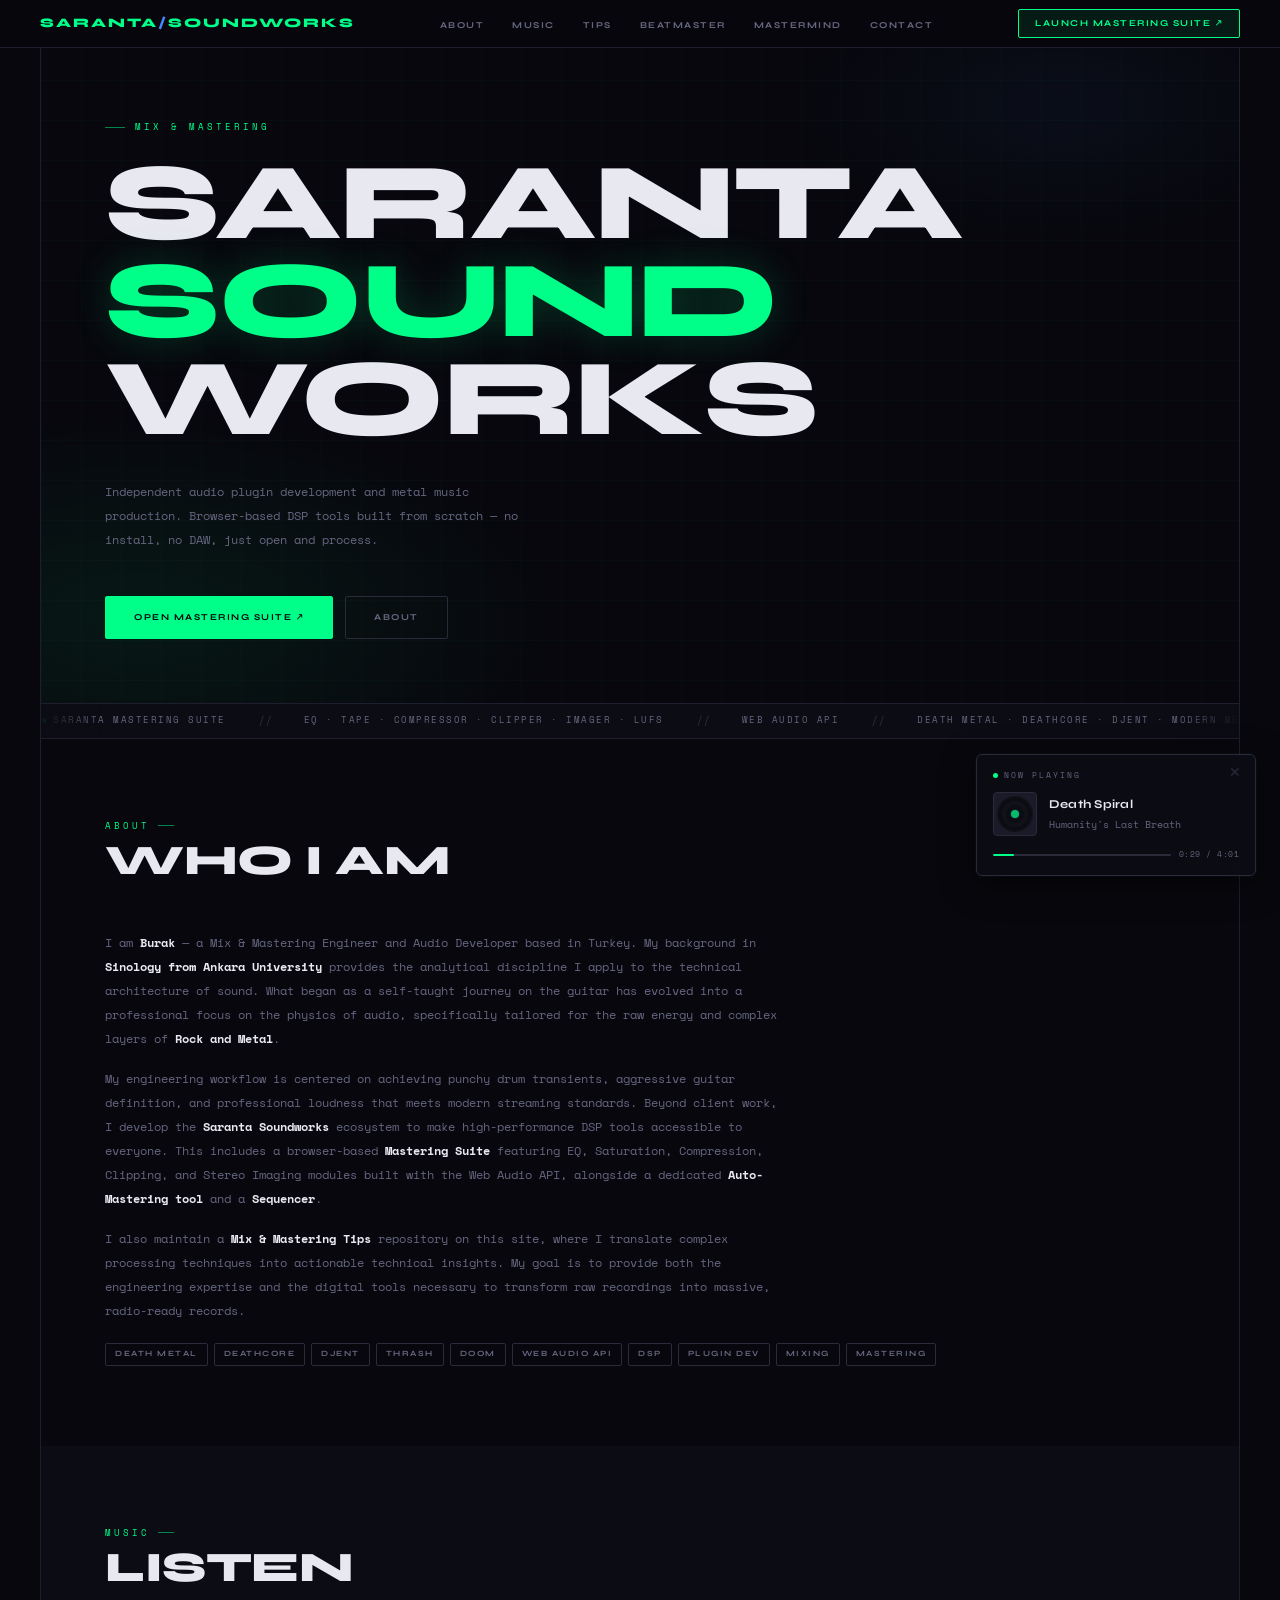
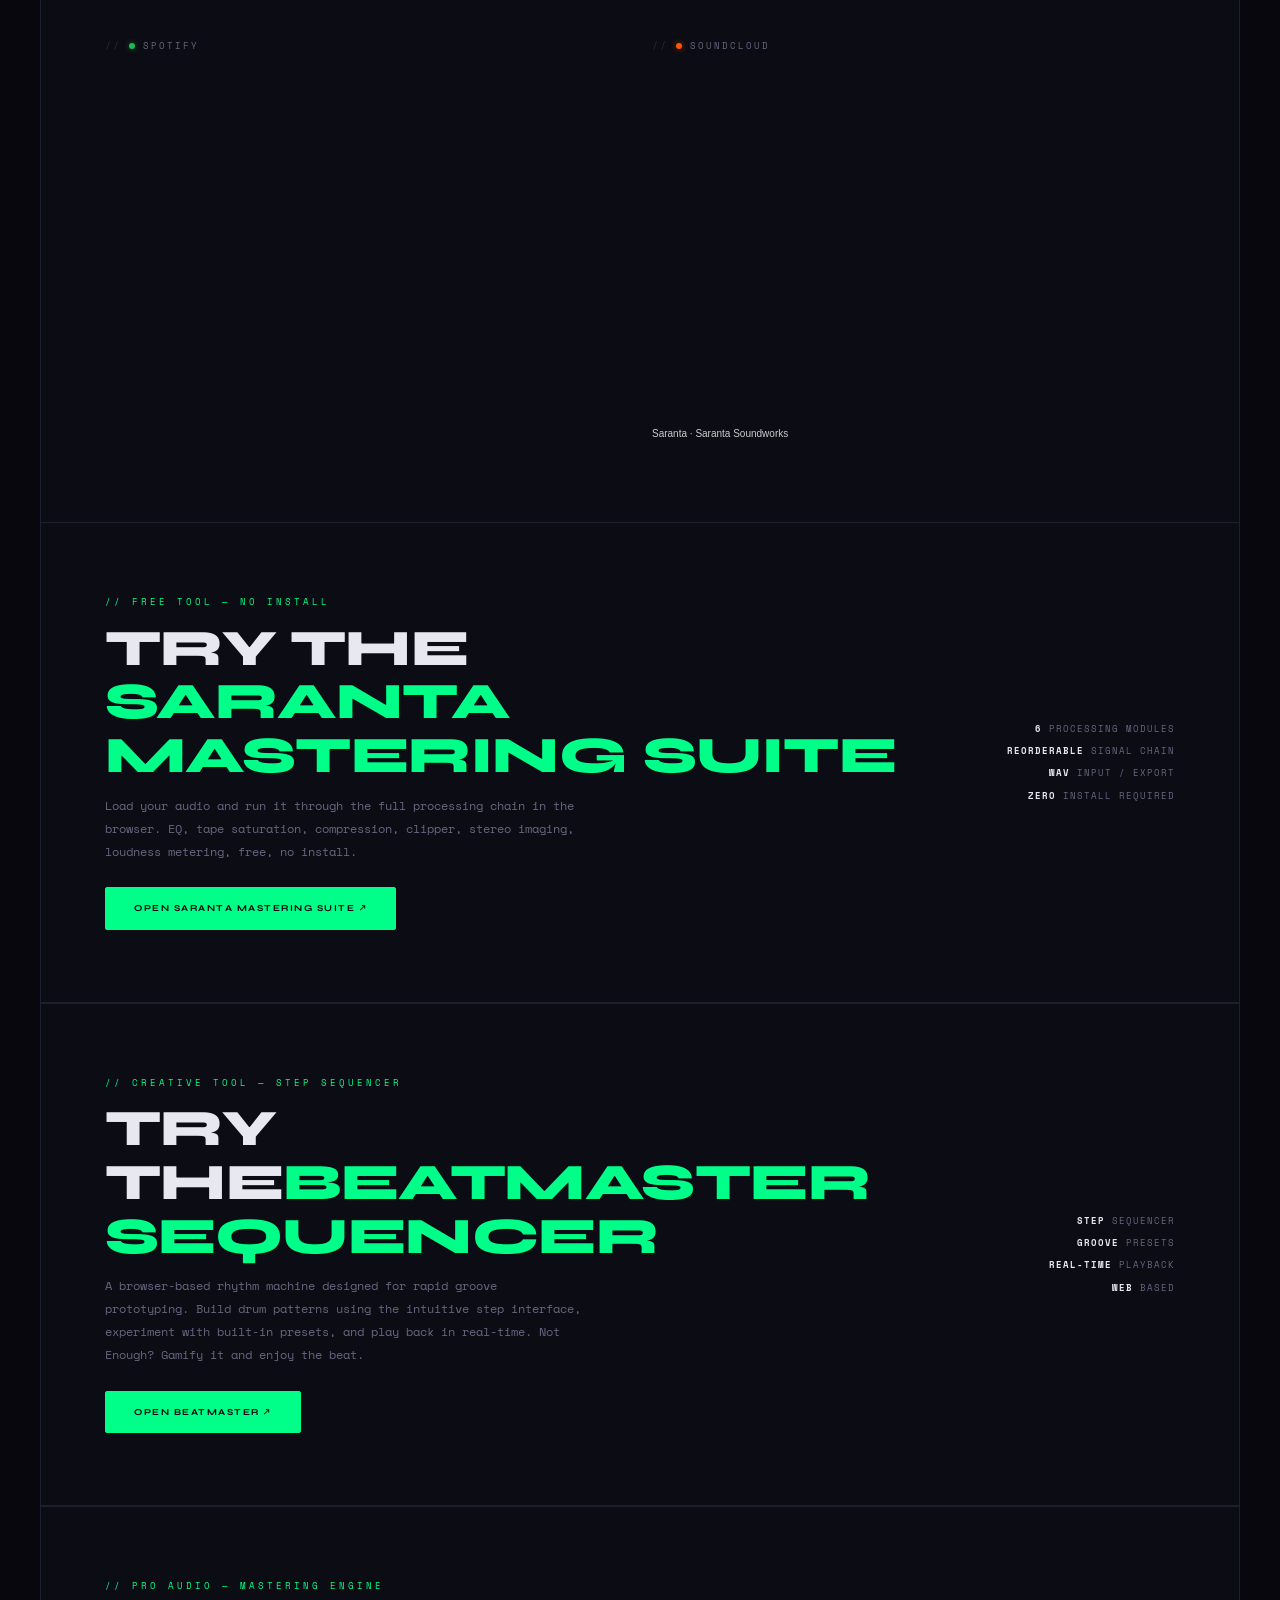
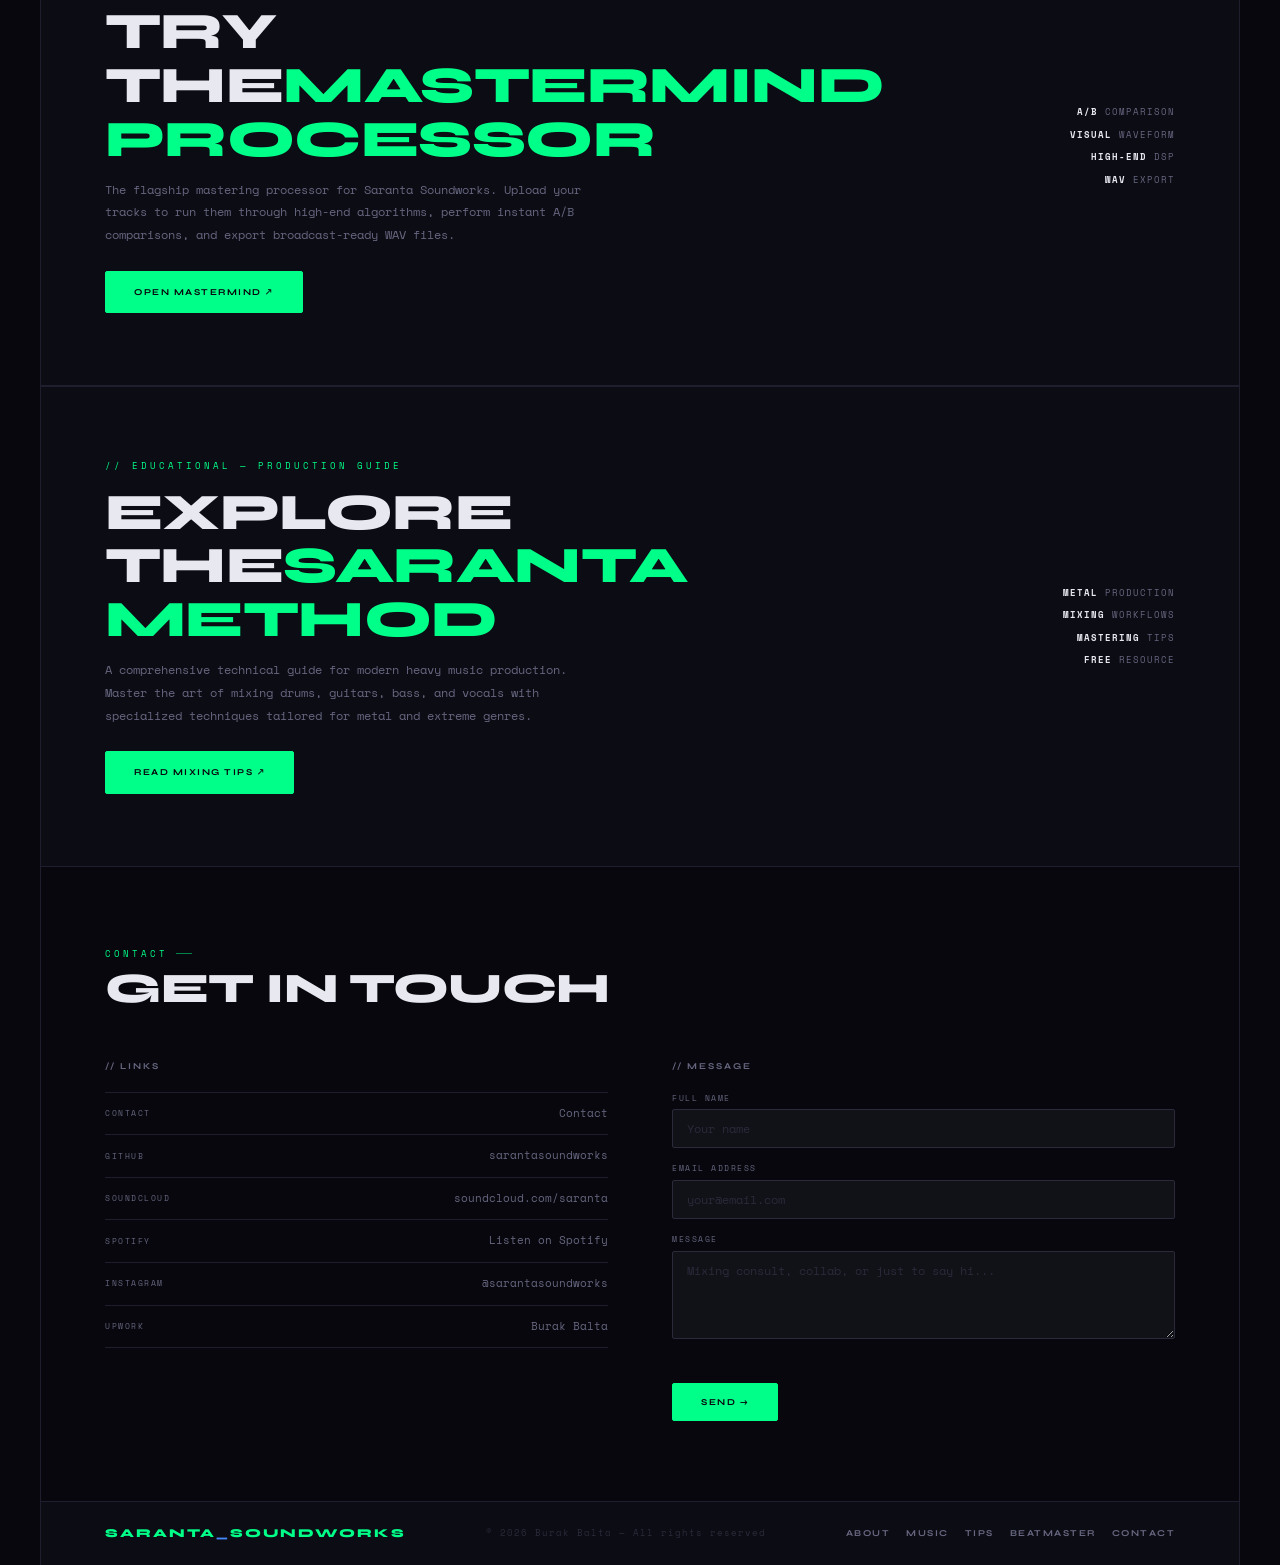
==== commit c9a34222: "Update index.html" ====
--- a/index.html
+++ b/index.html
@@ -680,6 +680,7 @@
         <li><span class="clink-k">SoundCloud</span><a href="https://soundcloud.com/saranta-596980414" target="_blank">soundcloud.com/saranta</a></li>
         <li><span class="clink-k">Spotify</span><a href="https://open.spotify.com/intl-tr/artist/6l97qlvDhzQlezBQWjhp3e?si=F3Y-xXRbTvqm7SFkdmLNnA" target="_blank">Listen on Spotify</a></li>
         <li><span class="clink-k">Instagram</span><a href="https://instagram.com/sarantasoundworks" target="_blank">@sarantasoundworks</a></li>
+         <li><span class="clink-k">Upwork</span><a href="https://www.upwork.com/freelancers/~01a351c22e4724e8ed?mp_source=share" target="_blank">Burak Balta</a></li>
       </ul>
     </div>
     <div>
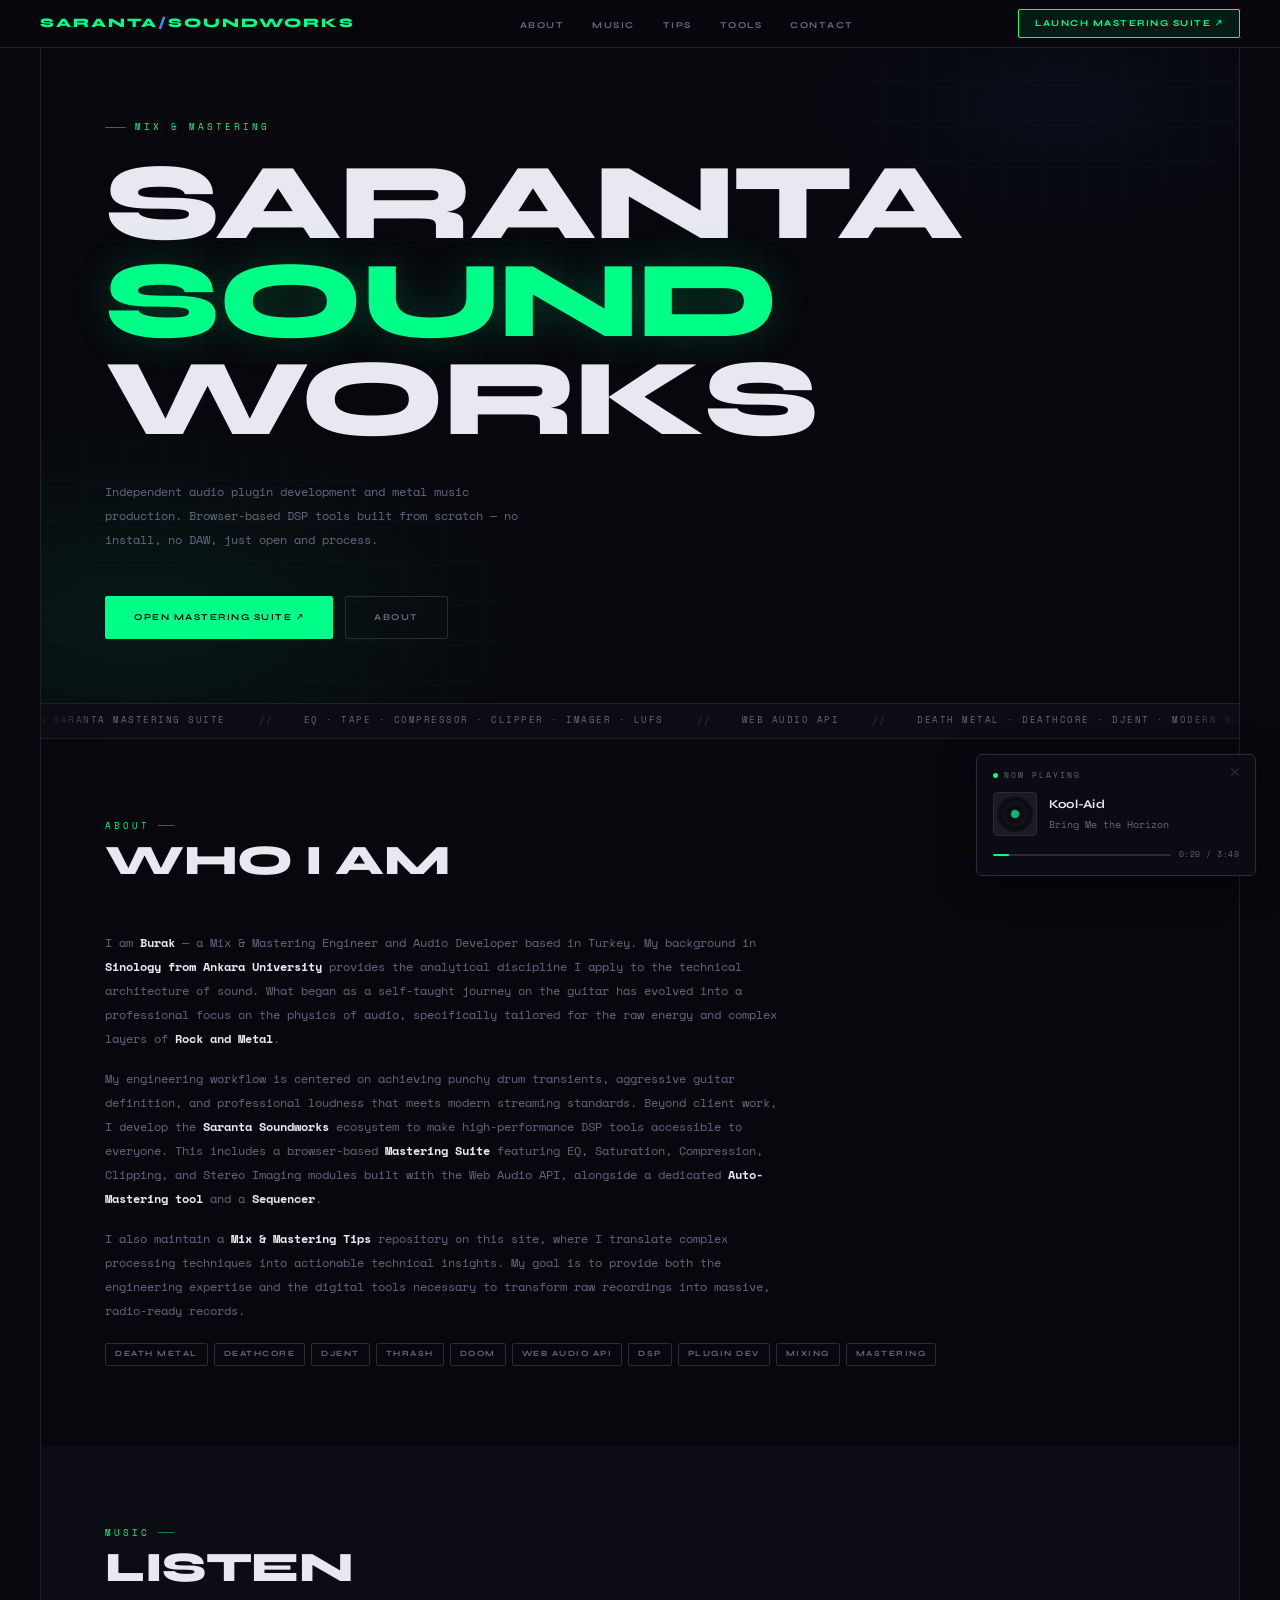
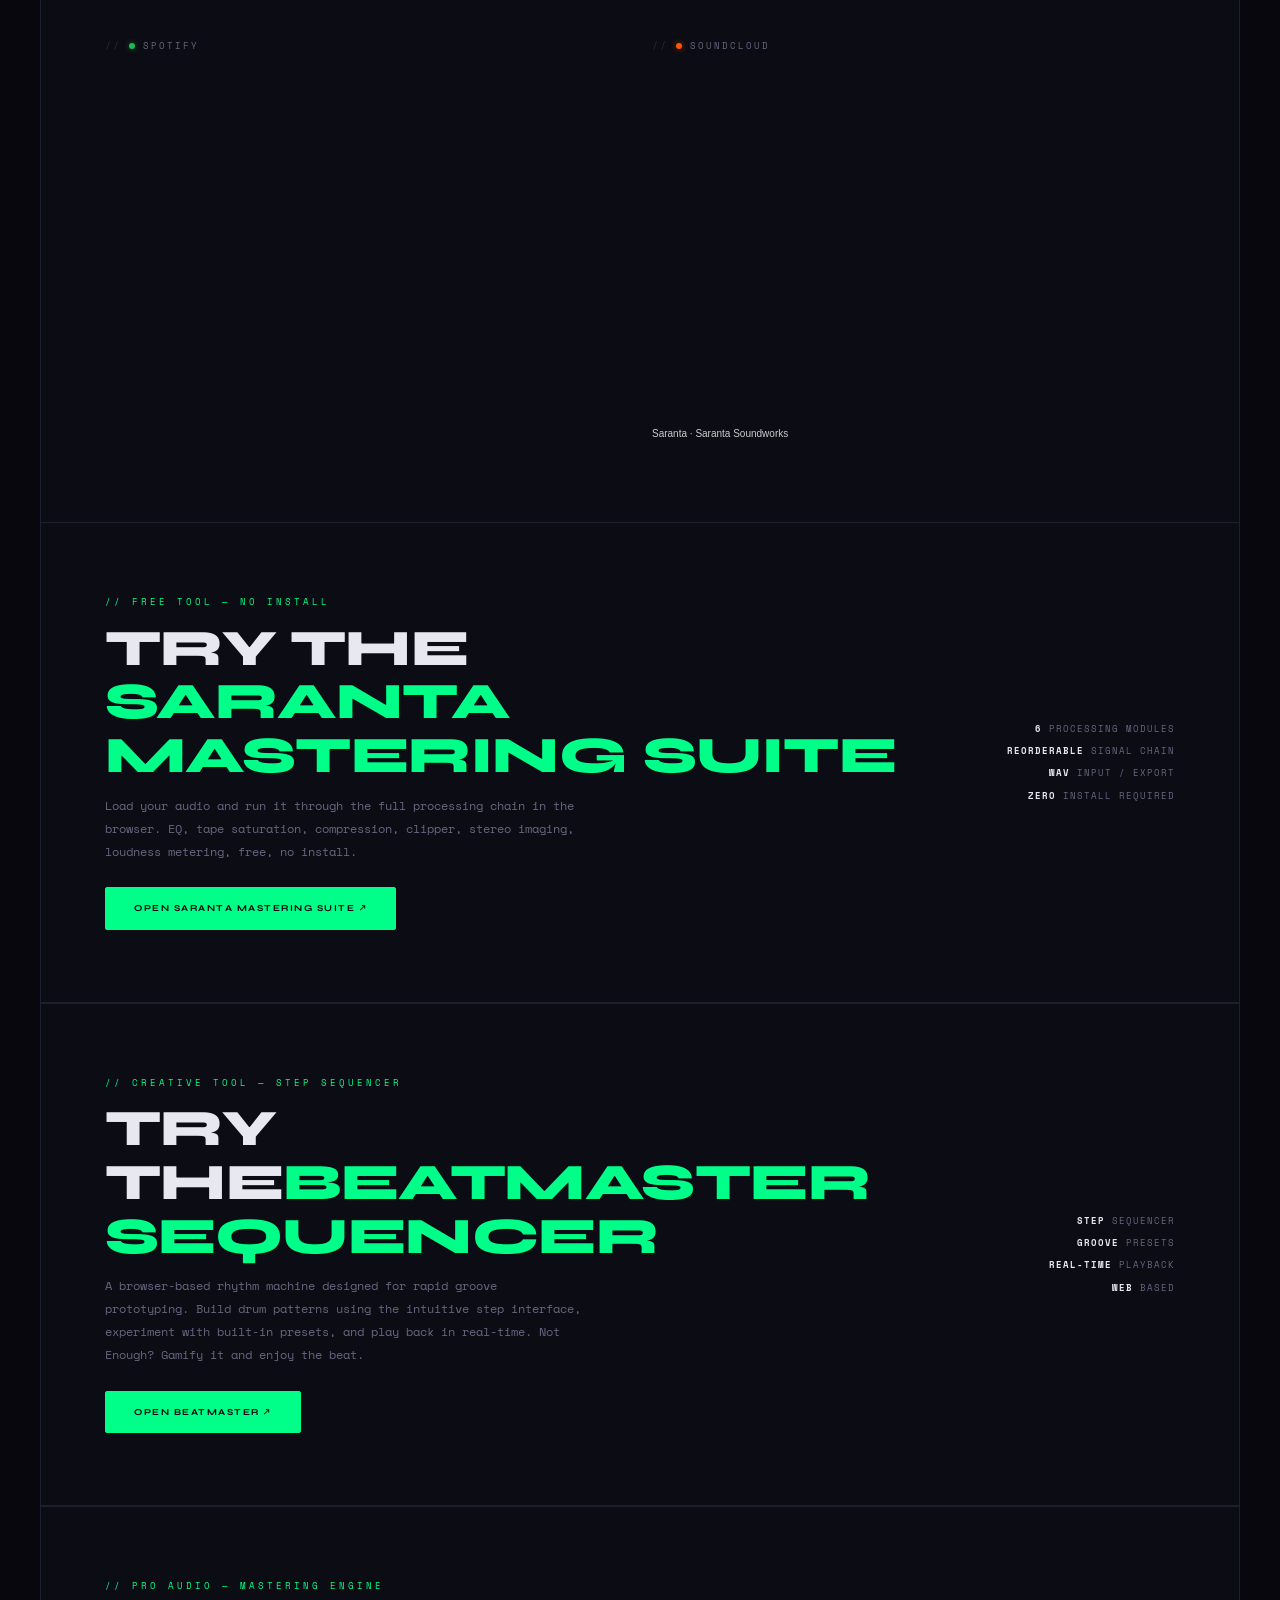
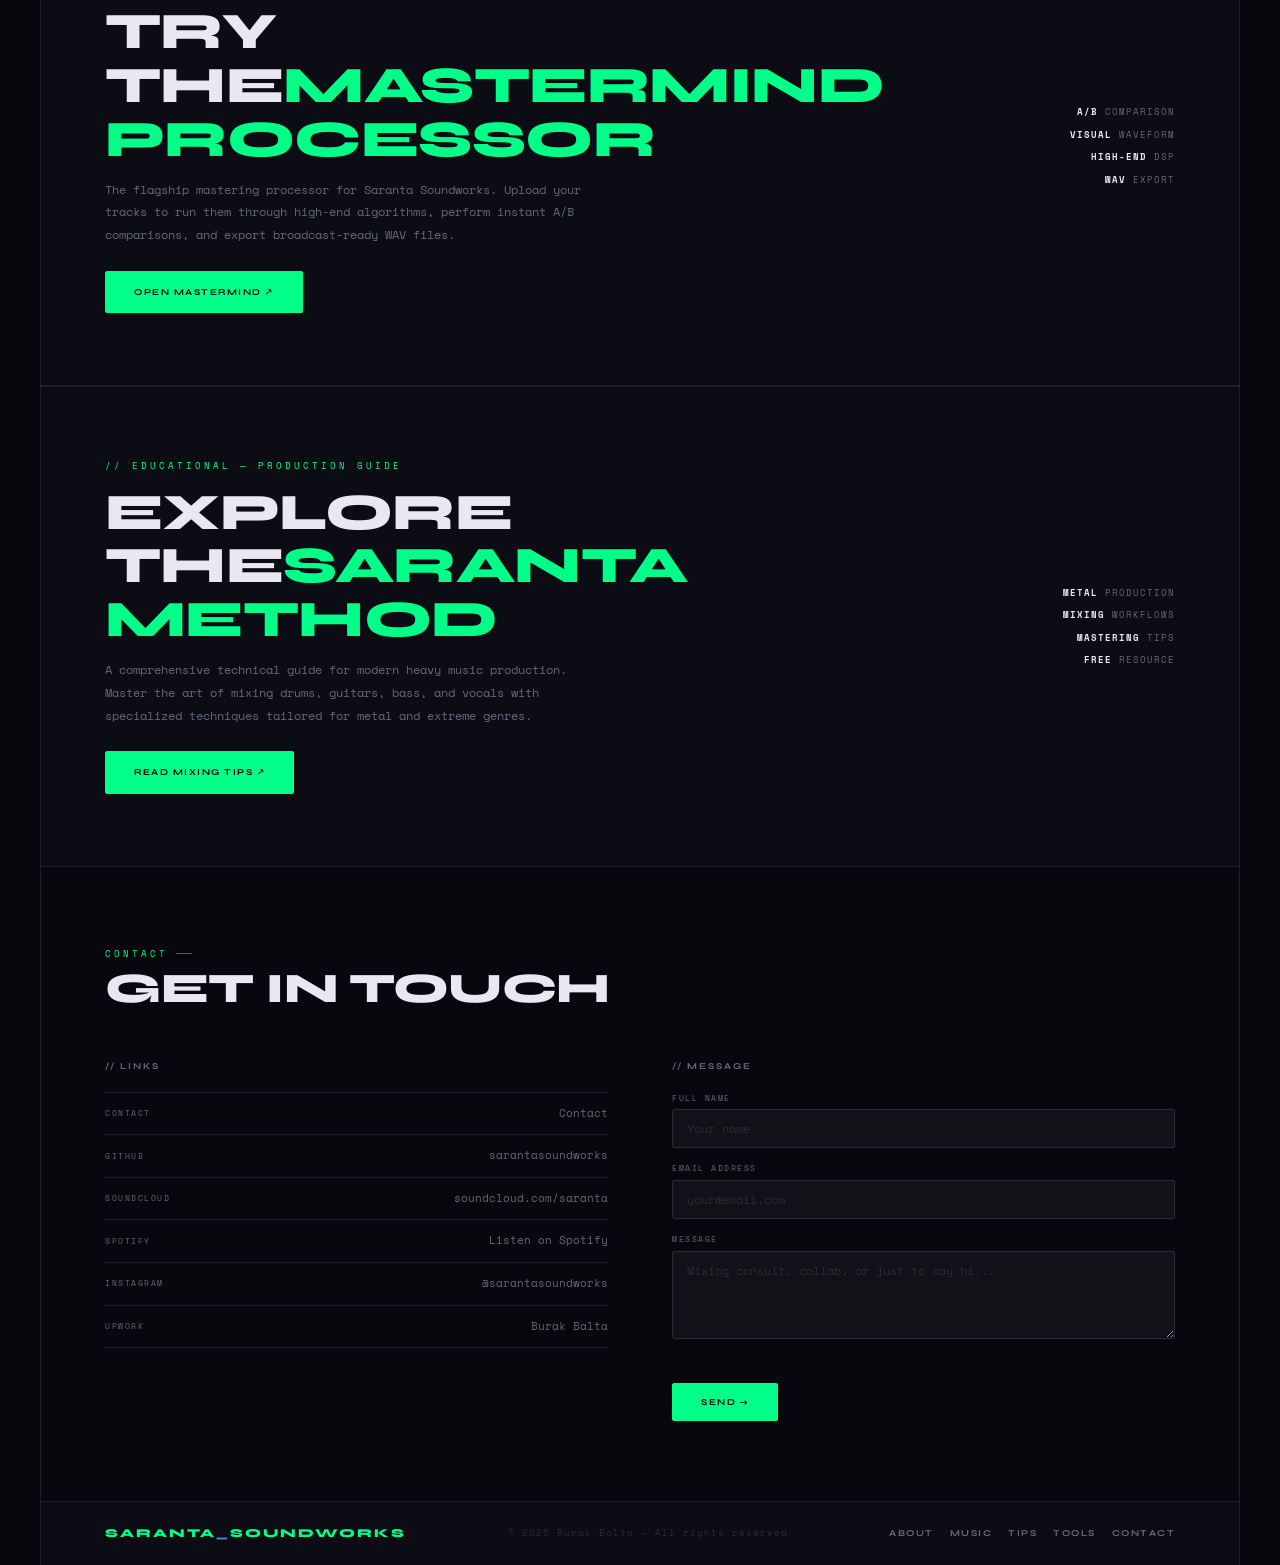
==== commit 09f62e12: "Add files via upload" ====
--- a/index.html
+++ b/index.html
@@ -428,11 +428,10 @@
     <li><a href="#about">About</a></li>
     <li><a href="#music">Music</a></li>
     <li><a href="tips.html">Tips</a></li>
-    <li><a href="beatmaster.html">BeatMaster</a></li>
-    <li><a href="mastermind.html">MasterMind</a></li>
+    <li><a href="tools.html">Tools</a></li>
     <li><a href="#contact">Contact</a></li>
   </ul>
-  <a href="tools.html" class="nav-tool-btn nav-tool-desktop">Launch Mastering Suite ↗</a>
+  <a href="mastering-suite.html" class="nav-tool-btn nav-tool-desktop">Launch Mastering Suite ↗</a>
   <button class="hamburger" id="hamburger" aria-label="Menu">
     <span></span><span></span><span></span>
   </button>
@@ -441,10 +440,9 @@
   <a href="#about" onclick="closeMobile()">About</a>
   <a href="#music" onclick="closeMobile()">Music</a>
   <a href="tips.html">Tips</a>
-  <a href="beatmaster.html">BeatMaster</a>
-  <a href="mastermind.html">MasterMind</a>
+  <a href="tools.html">Tools</a>
   <a href="#contact" onclick="closeMobile()">Contact</a>
-  <a href="tools.html">Launch Mastering Suite ↗</a>
+  <a href="tools.html">Tools ↗</a>
 </div>
 
 <!-- HERO -->
@@ -716,7 +714,7 @@
     <a href="#about">About</a>
     <a href="#music">Music</a>
     <a href="tips.html">Tips</a>
-    <a href="beatmaster.html">BeatMaster</a>
+    <a href="tools.html">Tools</a>
     <a href="#contact">Contact</a>
   </div>
 </footer>
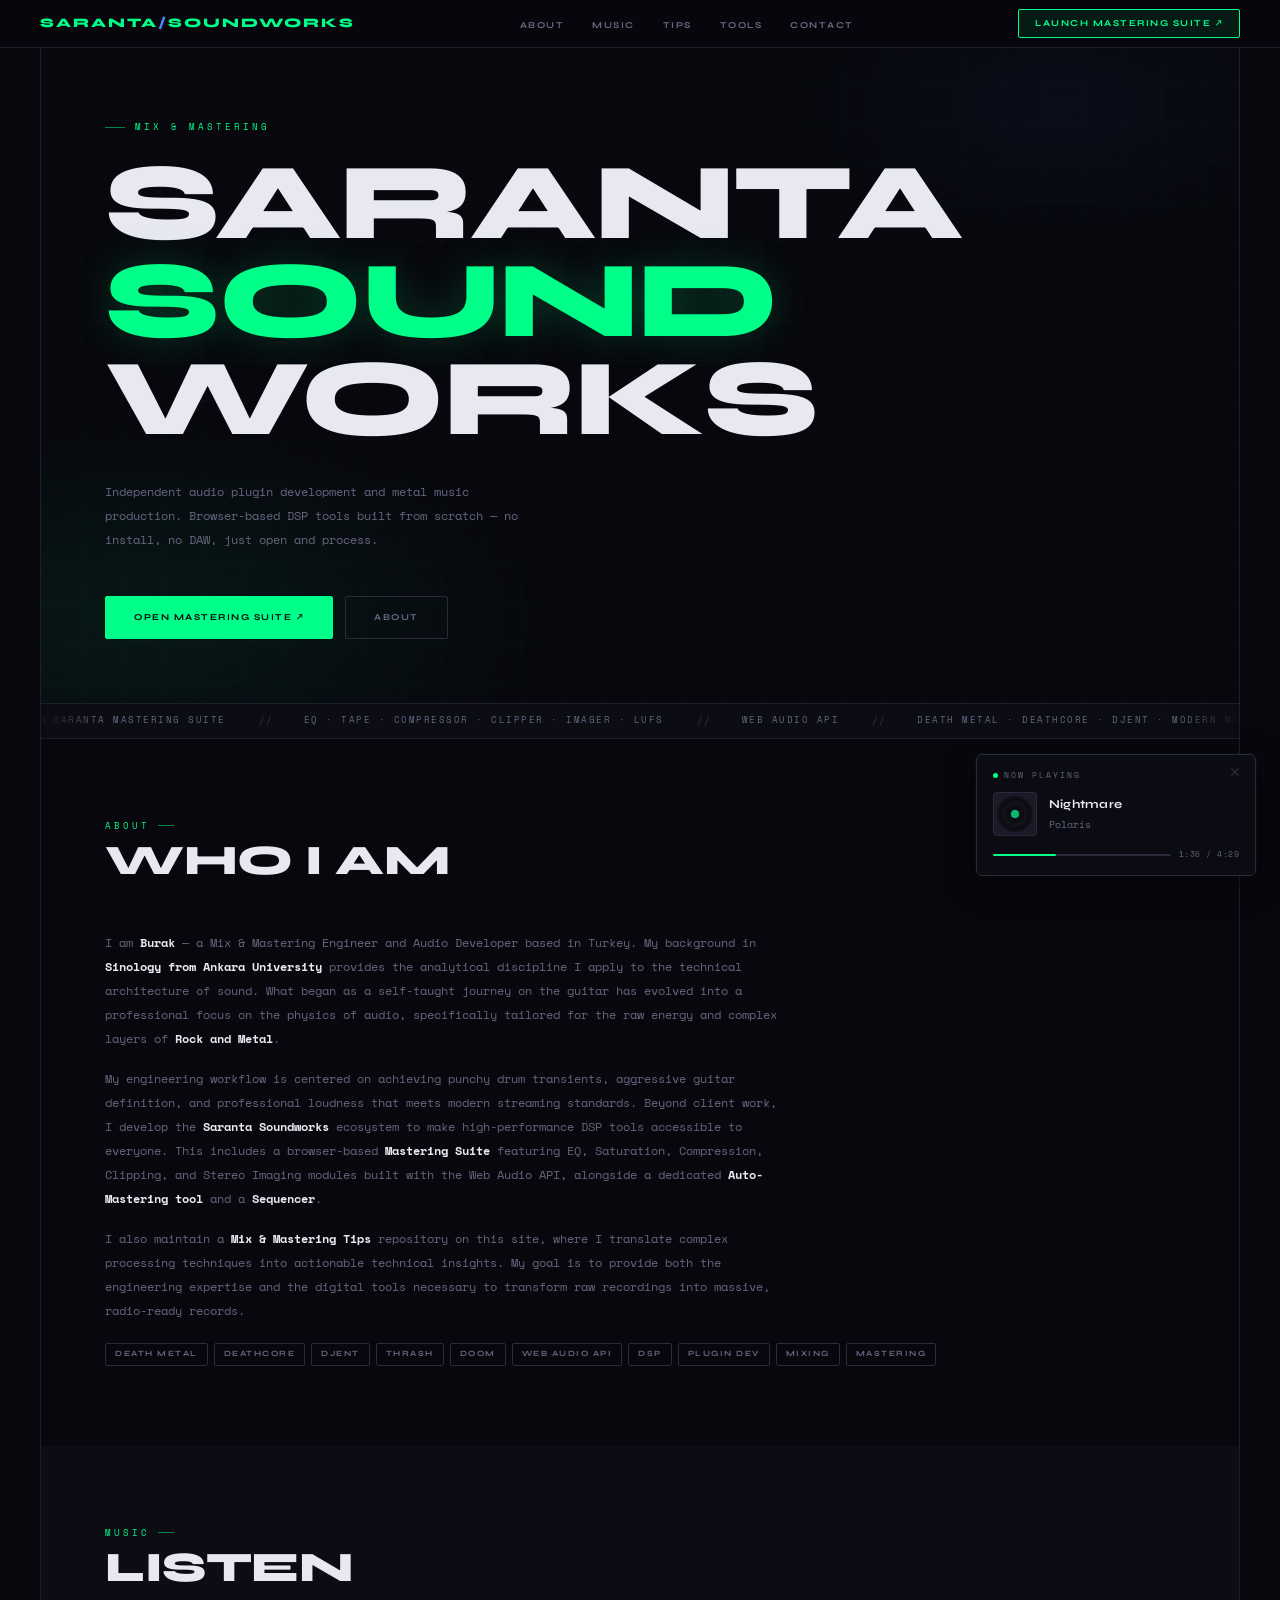
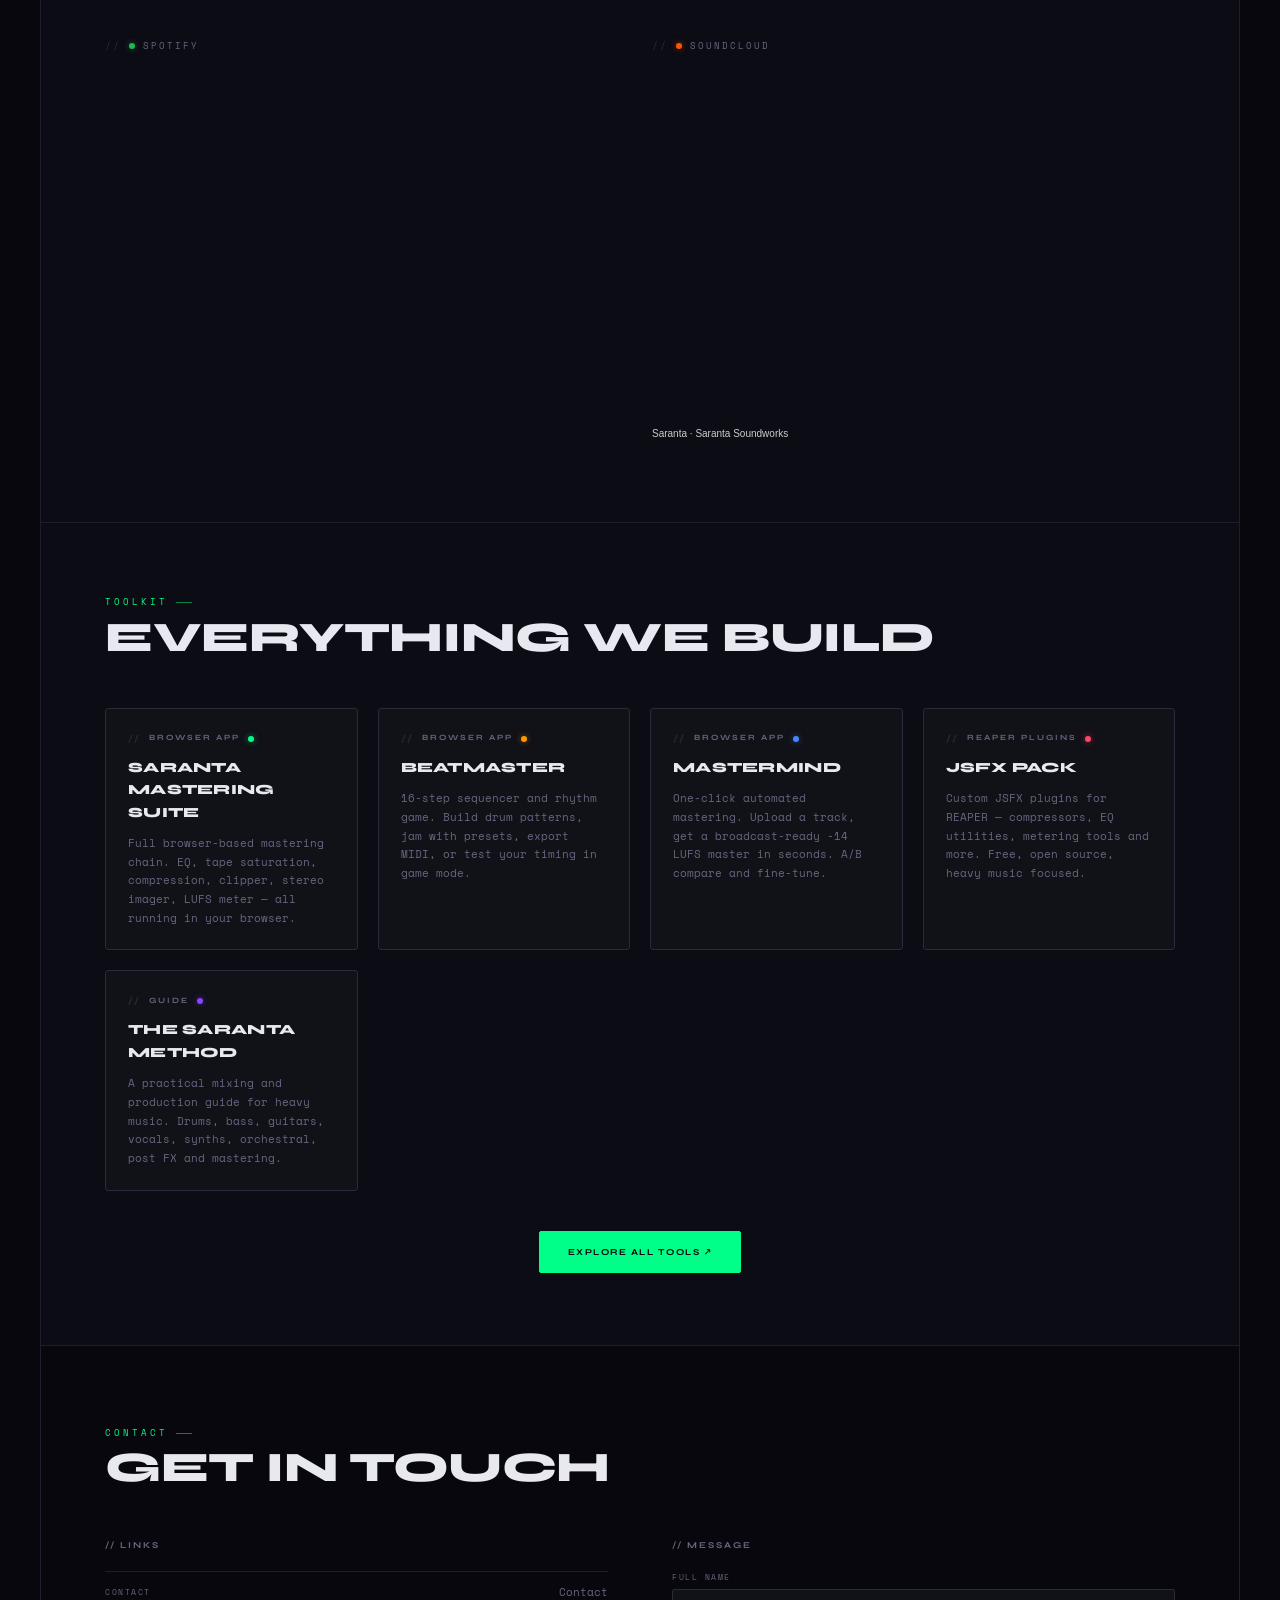
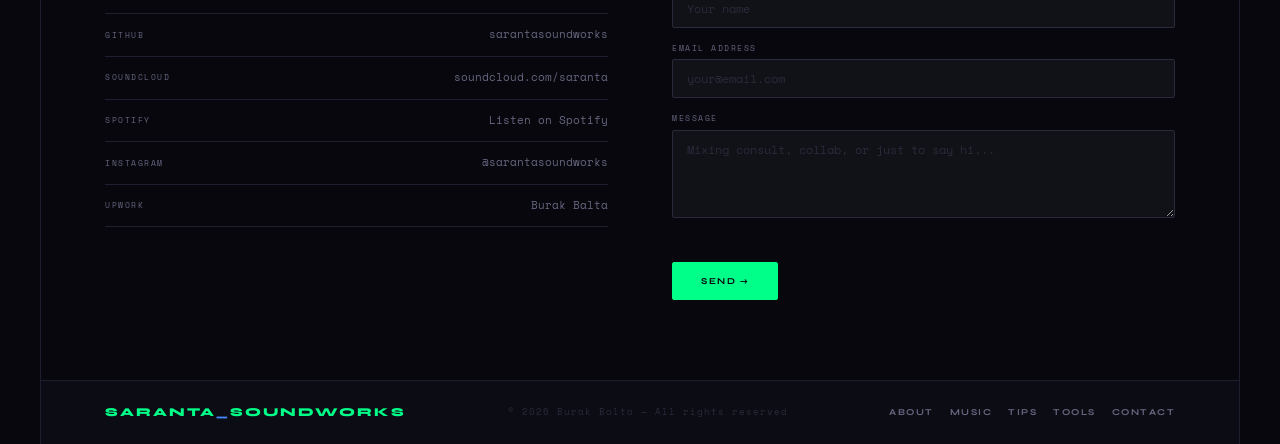
==== commit ff80cf0f: "Add files via upload" ====
--- a/index.html
+++ b/index.html
@@ -416,6 +416,28 @@
 
 @media (max-width: 500px) {
   #now-playing-widget { width: calc(100vw - 32px); right: 16px; bottom: 16px; }
+}
+
+/* TOOLS SHOWCASE */
+.tools-showcase { background: var(--bg2); border-top: 1px solid var(--border); border-bottom: 1px solid var(--border); padding: 72px 64px; }
+.tools-showcase-grid { display: grid; grid-template-columns: repeat(auto-fill, minmax(220px, 1fr)); gap: 20px; margin-bottom: 40px; }
+.tsc-card { background: var(--bg3); border: 1px solid var(--border2); border-radius: 3px; padding: 22px; display: flex; flex-direction: column; gap: 10px; transition: border-color 0.2s, background 0.2s; }
+.tsc-card:hover { border-color: var(--accent); background: var(--bg4); }
+.tsc-badge { font-family: var(--disp); font-size: 8px; font-weight: 700; letter-spacing: 2px; text-transform: uppercase; color: var(--dim); display: flex; align-items: center; gap: 8px; }
+.tsc-badge::before { content: '//'; color: var(--dim2); font-size: 10px; }
+.dot-green::after { content: ''; width: 6px; height: 6px; border-radius: 50%; background: var(--accent); box-shadow: 0 0 6px rgba(0,255,136,0.5); }
+.dot-orange::after { content: ''; width: 6px; height: 6px; border-radius: 50%; background: #ff9900; box-shadow: 0 0 6px rgba(255,153,0,0.5); }
+.dot-blue::after { content: ''; width: 6px; height: 6px; border-radius: 50%; background: var(--accent3); box-shadow: 0 0 6px rgba(68,136,255,0.5); }
+.dot-red::after { content: ''; width: 6px; height: 6px; border-radius: 50%; background: #ff4466; box-shadow: 0 0 6px rgba(255,68,102,0.5); }
+.dot-purple::after { content: ''; width: 6px; height: 6px; border-radius: 50%; background: #8844ff; box-shadow: 0 0 6px rgba(136,68,255,0.5); }
+.tsc-name { font-family: var(--disp); font-size: 14px; font-weight: 800; letter-spacing: 0.02em; text-transform: uppercase; color: var(--text); }
+.tsc-card:hover .tsc-name { color: var(--accent); }
+.tsc-desc { font-size: 11px; color: var(--dim); line-height: 1.7; }
+.tools-showcase-cta { text-align: center; }
+
+@media (max-width: 900px) {
+  .tools-showcase { padding: 48px 24px; }
+  .tools-showcase-grid { grid-template-columns: 1fr; }
 }
 
 </style>
@@ -458,7 +480,7 @@
     Independent audio plugin development and metal music production. Browser-based DSP tools built from scratch — no install, no DAW, just open and process.
   </p>
   <div class="hero-actions">
-    <a href="tools.html" class="btn btn-primary">Open Mastering Suite ↗</a>
+    <a href="mastering-suite.html" class="btn btn-primary">Open Mastering Suite ↗</a>
     <a href="#about" class="btn btn-ghost">About</a>
   </div>
 </section>
@@ -582,7 +604,7 @@
             loading="lazy"></iframe>
         </div>
       -->
-      <iframe data-testid="embed-iframe" style="border-radius:12px" src="https://open.spotify.com/embed/artist/6l97qlvDhzQlezBQWjhp3e?utm_source=generator&theme=0" width="100%" height="352" frameBorder="0" allowfullscreen="" allow="autoplay; clipboard-write; encrypted-media; fullscreen; picture-in-picture" loading="lazy"></iframe>
+      <iframe data-testid="embed-iframe" style="border-radius:12px" src="https://open.spotify.com/embed/artist/6l97qlvDhzQlezBQWjhp3e?utm_source=generator&theme=0" width="100%" height="352" frameBorder="0" allowfullscreen="" allow="autoplay; clipboard-write; encrypted-media; fullscreen; picture-in-picture" loading="lazy" credentialless referrerpolicy="no-referrer"></iframe>
     </div>
 
     <!-- SOUNDCLOUD -->
@@ -598,70 +620,48 @@
           </iframe>
         </div>
       -->
-      <iframe width="100%" height="352" scrolling="no" frameborder="no" allow="autoplay" src="https://w.soundcloud.com/player/?url=https%3A//api.soundcloud.com/playlists/soundcloud%253Aplaylists%253A2213706881&color=%2300ff88&auto_play=false&hide_related=false&show_comments=true&show_user=true&show_reposts=false&show_teaser=true"></iframe><div style="font-size: 10px; color: #cccccc;line-break: anywhere;word-break: normal;overflow: hidden;white-space: nowrap;text-overflow: ellipsis; font-family: Interstate,Lucida Grande,Lucida Sans Unicode,Lucida Sans,Garuda,Verdana,Tahoma,sans-serif;font-weight: 100;"><a href="https://soundcloud.com/saranta-596980414" title="Saranta" target="_blank" style="color: #cccccc; text-decoration: none;">Saranta</a> · <a href="https://soundcloud.com/saranta-596980414/sets/saranta-soundworks" title="Saranta Soundworks" target="_blank" style="color: #cccccc; text-decoration: none;">Saranta Soundworks</a></div>
+      <iframe width="100%" height="352" scrolling="no" frameborder="no" allow="autoplay" src="https://w.soundcloud.com/player/?url=https%3A//api.soundcloud.com/playlists/soundcloud%253Aplaylists%253A2213706881&color=%2300ff88&auto_play=false&hide_related=false&show_comments=true&show_user=true&show_reposts=false&show_teaser=true" credentialless referrerpolicy="no-referrer"></iframe><div style="font-size: 10px; color: #cccccc;line-break: anywhere;word-break: normal;overflow: hidden;white-space: nowrap;text-overflow: ellipsis; font-family: Interstate,Lucida Grande,Lucida Sans Unicode,Lucida Sans,Garuda,Verdana,Tahoma,sans-serif;font-weight: 100;"><a href="https://soundcloud.com/saranta-596980414" title="Saranta" target="_blank" style="color: #cccccc; text-decoration: none;">Saranta</a> · <a href="https://soundcloud.com/saranta-596980414/sets/saranta-soundworks" title="Saranta Soundworks" target="_blank" style="color: #cccccc; text-decoration: none;">Saranta Soundworks</a></div>
     </div>
 
   </div>
 </section>
 
 
-<!-- CTA BANNER -->
-<div class="cta-banner">
-  <div>
-    <div class="cta-label">// Free Tool — No Install</div>
-    <div class="cta-title">Try the<br><em>Saranta Mastering Suite</em></div>
-    <p class="cta-sub">Load your audio and run it through the full processing chain in the browser. EQ, tape saturation, compression, clipper, stereo imaging, loudness metering, free, no install.</p>
-    <a href="tools.html" class="btn btn-primary" style="margin-top:24px; display:inline-block;">Open Saranta Mastering Suite ↗</a>
+<!-- TOOLS SHOWCASE -->
+<section class="tools-showcase" id="tools">
+  <div class="sec-eyebrow">Toolkit</div>
+  <h2 class="sec-title">Everything We Build</h2>
+  <div class="tools-showcase-grid">
+    <div class="tsc-card">
+      <div class="tsc-badge dot-green">Browser App</div>
+      <div class="tsc-name">Saranta Mastering Suite</div>
+      <div class="tsc-desc">Full browser-based mastering chain. EQ, tape saturation, compression, clipper, stereo imager, LUFS meter — all running in your browser.</div>
+    </div>
+    <div class="tsc-card">
+      <div class="tsc-badge dot-orange">Browser App</div>
+      <div class="tsc-name">BeatMaster</div>
+      <div class="tsc-desc">16-step sequencer and rhythm game. Build drum patterns, jam with presets, export MIDI, or test your timing in game mode.</div>
+    </div>
+    <div class="tsc-card">
+      <div class="tsc-badge dot-blue">Browser App</div>
+      <div class="tsc-name">MasterMind</div>
+      <div class="tsc-desc">One-click automated mastering. Upload a track, get a broadcast-ready -14 LUFS master in seconds. A/B compare and fine-tune.</div>
+    </div>
+    <div class="tsc-card">
+      <div class="tsc-badge dot-red">REAPER Plugins</div>
+      <div class="tsc-name">JSFX Pack</div>
+      <div class="tsc-desc">Custom JSFX plugins for REAPER — compressors, EQ utilities, metering tools and more. Free, open source, heavy music focused.</div>
+    </div>
+    <div class="tsc-card">
+      <div class="tsc-badge dot-purple">Guide</div>
+      <div class="tsc-name">The Saranta Method</div>
+      <div class="tsc-desc">A practical mixing and production guide for heavy music. Drums, bass, guitars, vocals, synths, orchestral, post FX and mastering.</div>
+    </div>
   </div>
-  <div class="cta-specs">
-    <div class="cta-spec"><strong>6</strong> processing modules</div>
-    <div class="cta-spec"><strong>Reorderable</strong> signal chain</div>
-    <div class="cta-spec"><strong>WAV</strong> input / export</div>
-    <div class="cta-spec"><strong>Zero</strong> install required</div>
+  <div class="tools-showcase-cta">
+    <a href="tools.html" class="btn btn-primary">Explore All Tools ↗</a>
   </div>
-</div> 
-<div class="cta-banner">
-  <div>
-    <div class="cta-label">// Creative Tool — Step Sequencer</div>
-    <div class="cta-title">Try the<em>BeatMaster Sequencer</em></div>
-    <p class="cta-sub">A browser-based rhythm machine designed for rapid groove prototyping. Build drum patterns using the intuitive step interface, experiment with built-in presets, and play back in real-time. Not Enough? Gamify it and enjoy the beat.</p>
-    <a href="beatmaster.html" class="btn btn-primary" style="margin-top:24px; display:inline-block;">Open BeatMaster ↗</a>
-  </div>
-  <div class="cta-specs">
-    <div class="cta-spec"><strong>Step</strong> Sequencer</div>
-    <div class="cta-spec"><strong>Groove</strong> Presets</div>
-    <div class="cta-spec"><strong>Real-time</strong> Playback</div>
-    <div class="cta-spec"><strong>Web</strong> Based</div>
-  </div>
-</div>
-<div class="cta-banner">
-  <div>
-    <div class="cta-label">// Pro Audio — Mastering Engine</div>
-    <div class="cta-title">Try the<em>MasterMind Processor</em></div>
-    <p class="cta-sub">The flagship mastering processor for Saranta Soundworks. Upload your tracks to run them through high-end algorithms, perform instant A/B comparisons, and export broadcast-ready WAV files.</p>
-    <a href="mastermind.html" class="btn btn-primary" style="margin-top:24px; display:inline-block;">Open MasterMind ↗</a>
-  </div>
-  <div class="cta-specs">
-    <div class="cta-spec"><strong>A/B</strong> Comparison</div>
-    <div class="cta-spec"><strong>Visual</strong> Waveform</div>
-    <div class="cta-spec"><strong>High-End</strong> DSP</div>
-    <div class="cta-spec"><strong>WAV</strong> Export</div>
-  </div>
-</div>
-<div class="cta-banner">
-  <div>
-    <div class="cta-label">// Educational — Production Guide</div>
-    <div class="cta-title">Explore the<em>Saranta Method</em></div>
-    <p class="cta-sub">A comprehensive technical guide for modern heavy music production. Master the art of mixing drums, guitars, bass, and vocals with specialized techniques tailored for metal and extreme genres.</p>
-    <a href="tips.html" class="btn btn-primary" style="margin-top:24px; display:inline-block;">Read Mixing Tips ↗</a>
-  </div>
-  <div class="cta-specs">
-    <div class="cta-spec"><strong>Metal</strong> Production</div>
-    <div class="cta-spec"><strong>Mixing</strong> Workflows</div>
-    <div class="cta-spec"><strong>Mastering</strong> Tips</div>
-    <div class="cta-spec"><strong>Free</strong> Resource</div>
-  </div>
-</div>
+</section>
 
 <!-- CONTACT -->
 <section class="contact" id="contact">
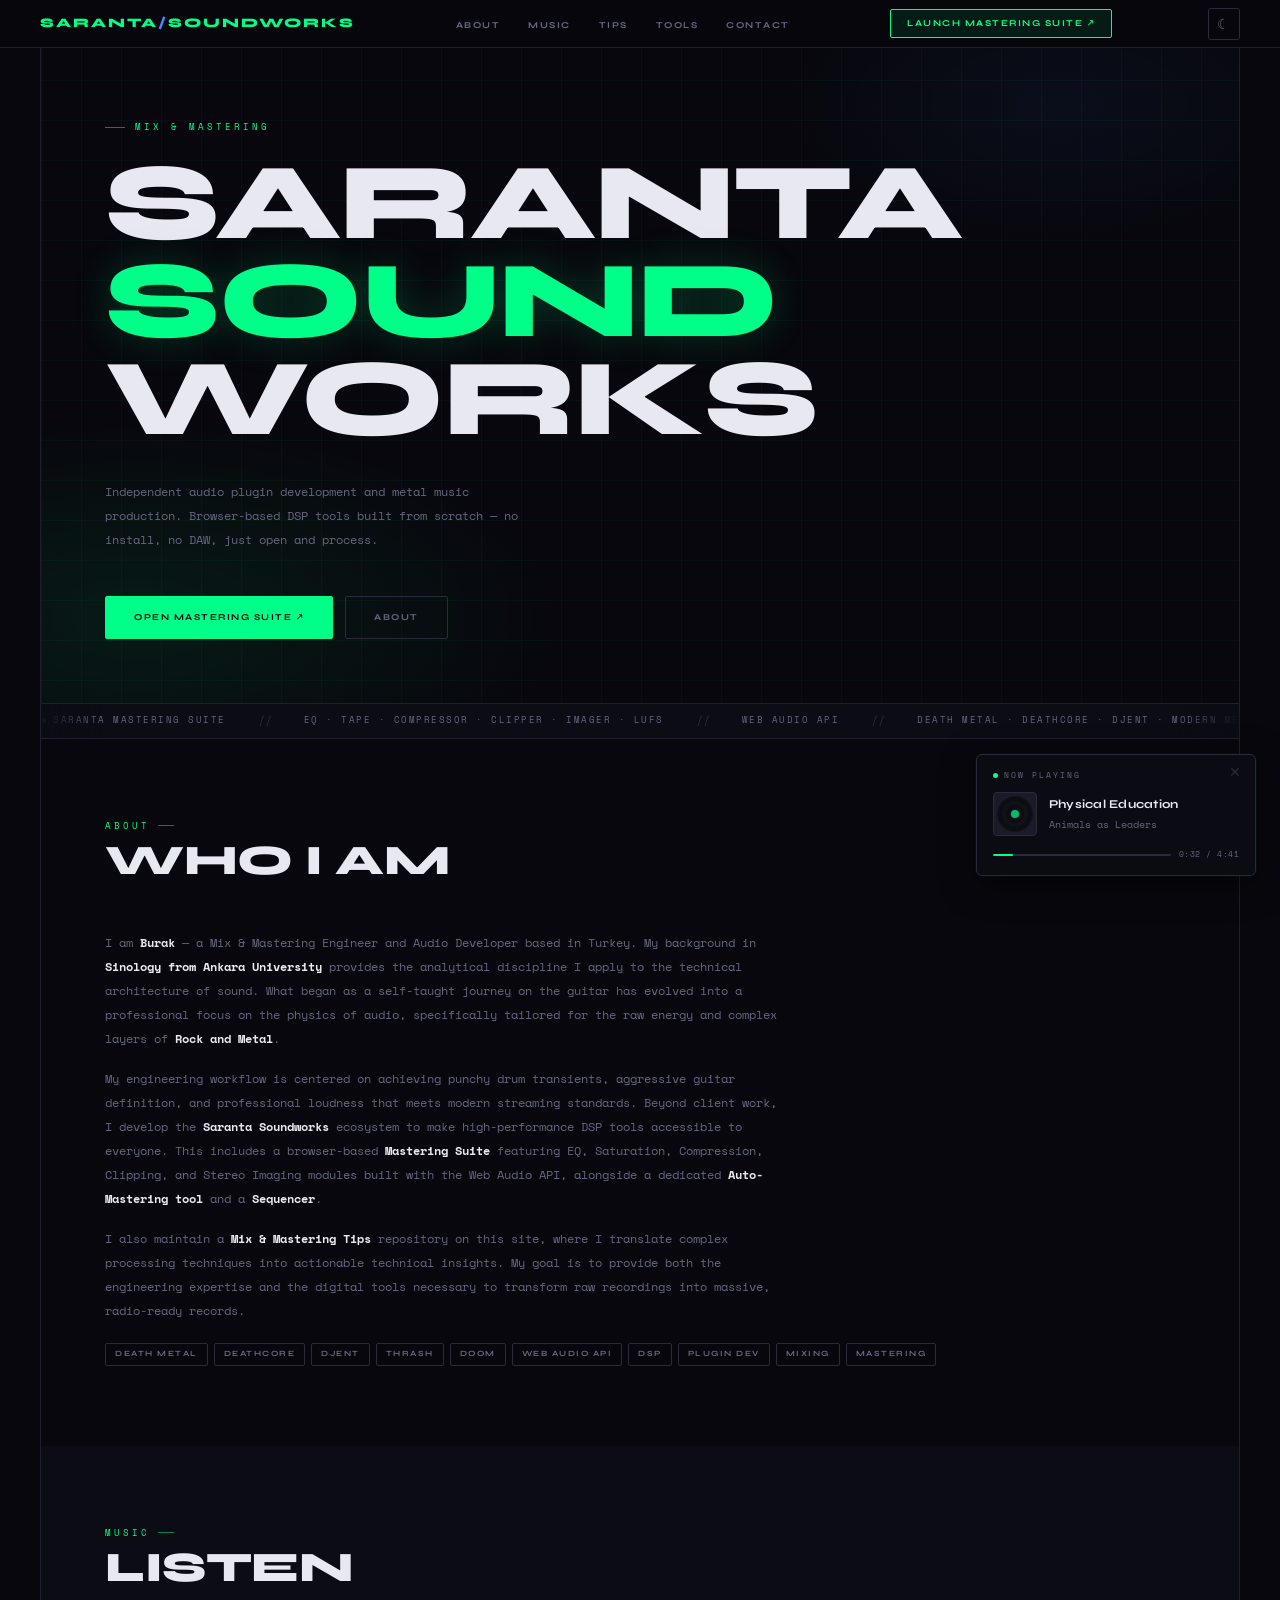
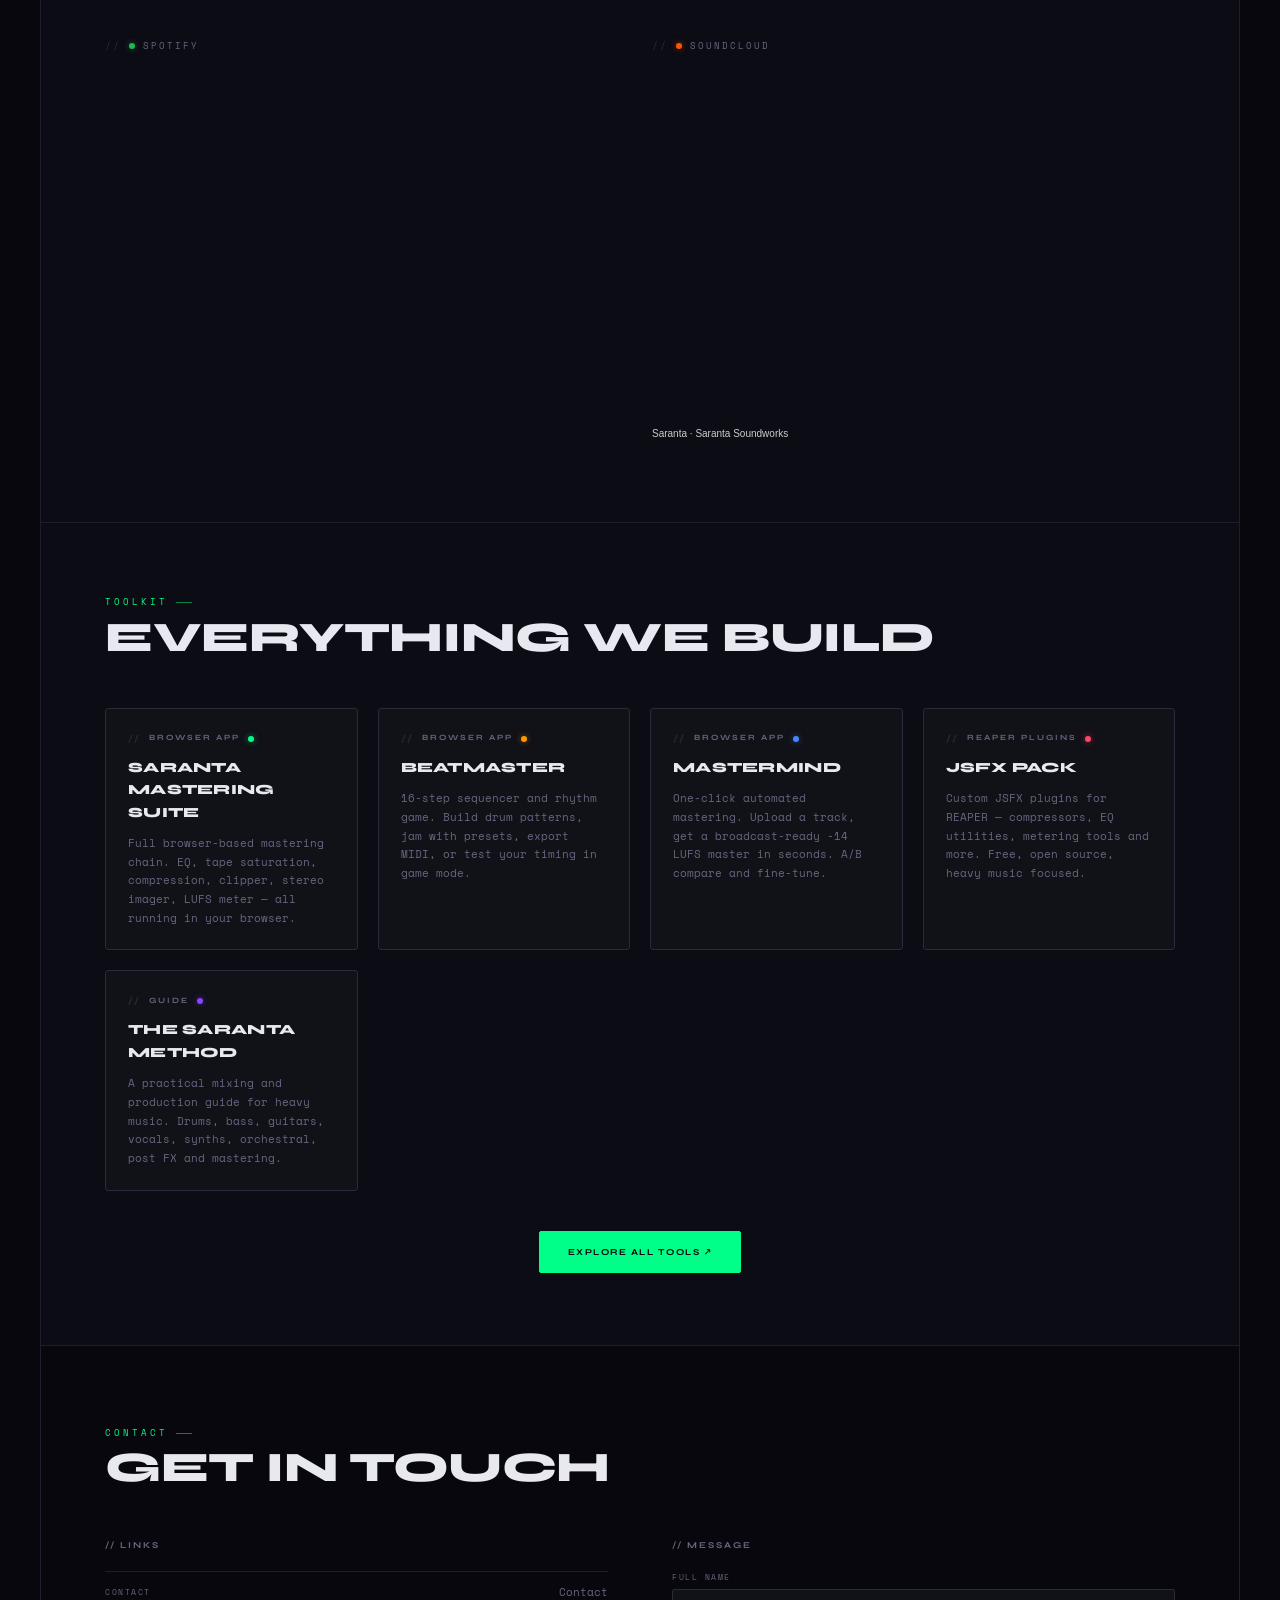
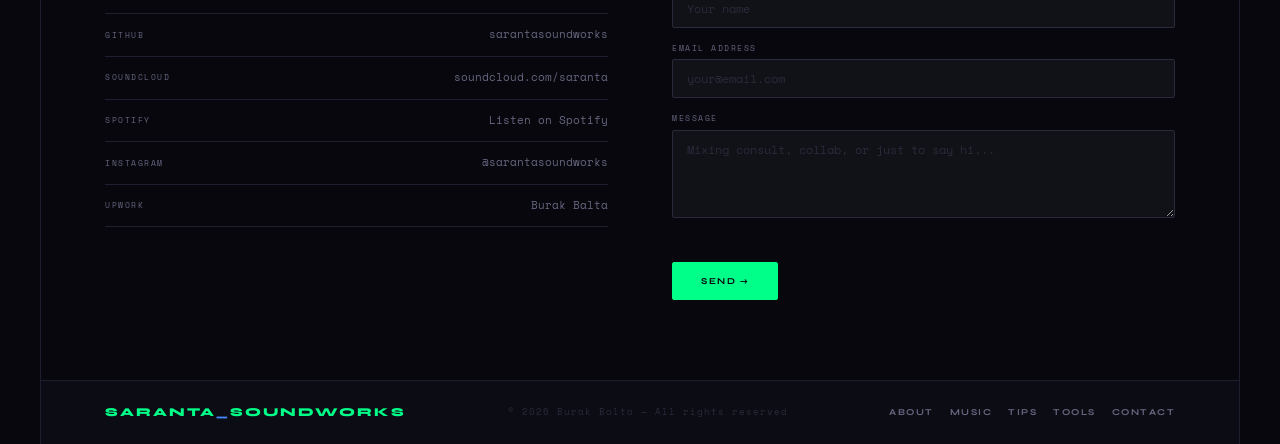
==== commit ec390ff6: "Add files via upload" ====
--- a/index.html
+++ b/index.html
@@ -67,6 +67,29 @@
   --dim2:    #2a2a3a;
   --mono:    'Space Mono', monospace;
   --disp:    'Syne', sans-serif;
+  --bg-rgb: 7,7,13;
+  --bg2-rgb: 12,12,20;
+  --accent-rgb: 0,255,136;
+  --accent3-rgb: 68,136,255;
+  --text-rgb: 232,232,240;
+}
+html[data-theme="light"] {
+  --bg:      #f5f5f7;
+  --bg2:     #ffffff;
+  --bg3:     #f0f0f2;
+  --bg4:     #e8e8ec;
+  --border:  #d8d8de;
+  --border2: #c8c8d0;
+  --accent:  #00cc6a;
+  --accent3: #3366cc;
+  --text:    #1a1a2e;
+  --dim:     #555566;
+  --dim2:    #9999aa;
+  --bg-rgb: 245,245,247;
+  --bg2-rgb: 255,255,255;
+  --accent-rgb: 0,180,100;
+  --accent3-rgb: 51,102,204;
+  --text-rgb: 26,26,46;
 }
 html { scroll-behavior: smooth; }
 /* Body ayarını merkezi hale getirelim */
@@ -104,30 +127,32 @@
 ::-webkit-scrollbar { width: 3px; } ::-webkit-scrollbar-track { background: var(--bg2); } ::-webkit-scrollbar-thumb { background: var(--border2); }
 
 /* NAV */
-nav { position: fixed; top: 0; left: 0; right: 0; z-index: 200; display: flex; align-items: center; justify-content: space-between; padding: 0 40px; height: 48px; background: rgba(7,7,13,0.96); border-bottom: 1px solid var(--border); backdrop-filter: blur(8px); }
+nav { position: fixed; top: 0; left: 0; right: 0; z-index: 200; display: flex; align-items: center; justify-content: space-between; padding: 0 40px; height: 48px; background: rgba(var(--bg-rgb),0.96); border-bottom: 1px solid var(--border); backdrop-filter: blur(8px); }
 .nav-logo { font-family: var(--disp); font-weight: 800; font-size: 13px; letter-spacing: 2px; color: var(--accent); text-transform: uppercase; text-decoration: none; }
 .nav-logo em { color: var(--accent3); font-style: normal; }
 .nav-links { display: flex; align-items: center; gap: 2px; list-style: none; }
 .nav-links a { font-family: var(--disp); font-size: 9px; font-weight: 700; letter-spacing: 1.5px; text-transform: uppercase; color: var(--dim); text-decoration: none; padding: 5px 12px; border-radius: 2px; border: 1px solid transparent; transition: all 0.15s; }
 .nav-links a:hover { color: var(--text); border-color: var(--border2); background: var(--bg4); }
-.nav-tool-btn { font-family: var(--disp); font-size: 9px; font-weight: 700; letter-spacing: 1.5px; text-transform: uppercase; background: rgba(0,255,136,0.08); border: 1px solid var(--accent); color: var(--accent); text-decoration: none; padding: 6px 16px; border-radius: 2px; transition: background 0.15s; }
-.nav-tool-btn:hover { background: rgba(0,255,136,0.18); }
+.nav-tool-btn { font-family: var(--disp); font-size: 9px; font-weight: 700; letter-spacing: 1.5px; text-transform: uppercase; background: rgba(var(--accent-rgb),0.08); border: 1px solid var(--accent); color: var(--accent); text-decoration: none; padding: 6px 16px; border-radius: 2px; transition: background 0.15s; }
+.nav-tool-btn:hover { background: rgba(var(--accent-rgb),0.18); }
 
 /* HERO */
 .hero { min-height: 32vh; display: flex; flex-direction: column; justify-content: flex-start; padding: 120px 64px 64px; position: relative; overflow: hidden; }
-.grid-bg { position: absolute; inset: 0; pointer-events: none; background-image: linear-gradient(rgba(0,255,136,0.02) 1px, transparent 1px), linear-gradient(90deg, rgba(0,255,136,0.02) 1px, transparent 1px); background-size: 40px 40px; }
-.grid-bg::after { content: ''; position: absolute; inset: 0; background: radial-gradient(ellipse 55% 45% at 8% 88%, rgba(0,255,136,0.07) 0%, transparent 65%), radial-gradient(ellipse 35% 30% at 85% 15%, rgba(68,136,255,0.05) 0%, transparent 65%); }
+.grid-bg { position: absolute; inset: 0; pointer-events: none; background-image: linear-gradient(rgba(var(--accent-rgb),0.03) 1px, transparent 1px), linear-gradient(90deg, rgba(var(--accent-rgb),0.03) 1px, transparent 1px); background-size: 40px 40px; }
+.grid-bg::after { content: ''; position: absolute; inset: 0; background: radial-gradient(ellipse 55% 45% at 8% 88%, rgba(var(--accent-rgb),0.08) 0%, transparent 65%), radial-gradient(ellipse 35% 30% at 85% 15%, rgba(var(--accent3-rgb),0.06) 0%, transparent 65%); }
+html[data-theme="light"] .grid-bg { background-image: linear-gradient(rgba(var(--accent-rgb),0.06) 1px, transparent 1px), linear-gradient(90deg, rgba(var(--accent-rgb),0.06) 1px, transparent 1px); }
+html[data-theme="light"] .grid-bg::after { background: radial-gradient(ellipse 55% 45% at 8% 88%, rgba(var(--accent-rgb),0.12) 0%, transparent 65%), radial-gradient(ellipse 35% 30% at 85% 15%, rgba(var(--accent3-rgb),0.08) 0%, transparent 65%); }
 .hero-eyebrow { position: relative; display: flex; align-items: center; gap: 10px; font-size: 9px; letter-spacing: 3px; text-transform: uppercase; color: var(--accent); margin-bottom: 20px; }
 .hero-eyebrow::before { content: ''; width: 20px; height: 1px; background: var(--accent); opacity: 0.5; }
 .hero-title { font-family: var(--disp); font-size: clamp(52px, 8.5vw, 116px); font-weight: 800; line-height: 0.9; letter-spacing: -0.02em; text-transform: uppercase; color: var(--text); position: relative; margin-bottom: 32px; }
-.hero-title .hl { color: var(--accent); text-shadow: 0 0 40px rgba(0,255,136,0.2); }
+.hero-title .hl { color: var(--accent); text-shadow: 0 0 40px rgba(var(--accent-rgb),0.2); }
 .hero-sub { max-width: 420px; color: var(--dim); font-size: 12px; line-height: 2; position: relative; margin-bottom: 44px; }
 .hero-actions { display: flex; gap: 12px; position: relative; flex-wrap: wrap; align-items: center; }
 
 /* BUTTONS */
 .btn { font-family: var(--disp); font-size: 9px; font-weight: 700; letter-spacing: 1.5px; text-transform: uppercase; padding: 13px 28px; border-radius: 2px; cursor: pointer; text-decoration: none; display: inline-block; border: 1px solid; transition: all 0.15s; }
 .btn-primary { background: var(--accent); border-color: var(--accent); color: #07070d; }
-.btn-primary:hover { background: #1affa0; border-color: #1affa0; transform: translateY(-1px); }
+.btn-primary:hover { filter: brightness(1.15); transform: translateY(-1px); }
 .btn-ghost { background: transparent; border-color: var(--border2); color: var(--dim); }
 .btn-ghost:hover { border-color: var(--dim); color: var(--text); }
 
@@ -156,7 +181,7 @@
 .about-body strong { color: var(--text); }
 .tags { display: flex; flex-wrap: wrap; gap: 6px; margin-top: 20px; }
 .tag { font-family: var(--disp); font-size: 8px; font-weight: 700; letter-spacing: 1.5px; text-transform: uppercase; padding: 4px 9px; border: 1px solid var(--border2); color: var(--dim); border-radius: 2px; transition: all 0.15s; cursor: default; }
-.tag:hover { color: var(--accent); border-color: var(--accent); background: rgba(0,255,136,0.06); }
+.tag:hover { color: var(--accent); border-color: var(--accent); background: rgba(var(--accent-rgb),0.06); }
 
 /* HAMBURGER */
 .hamburger { display: none; flex-direction: column; gap: 5px; cursor: pointer; padding: 4px; background: none; border: none; }
@@ -164,7 +189,7 @@
 .hamburger.open span:nth-child(1) { transform: translateY(6.5px) rotate(45deg); background: var(--accent); }
 .hamburger.open span:nth-child(2) { opacity: 0; }
 .hamburger.open span:nth-child(3) { transform: translateY(-6.5px) rotate(-45deg); background: var(--accent); }
-.mobile-menu { display: none; position: fixed; top: 48px; left: 0; right: 0; background: rgba(7,7,13,0.98); border-bottom: 1px solid var(--border); backdrop-filter: blur(8px); z-index: 199; padding: 16px 24px; flex-direction: column; gap: 4px; }
+.mobile-menu { display: none; position: fixed; top: 48px; left: 0; right: 0; background: rgba(var(--bg-rgb),0.98); border-bottom: 1px solid var(--border); backdrop-filter: blur(8px); z-index: 199; padding: 16px 24px; flex-direction: column; gap: 4px; }
 .mobile-menu.open { display: flex; }
 .mobile-menu a { font-family: var(--disp); font-size: 11px; font-weight: 700; letter-spacing: 1.5px; text-transform: uppercase; color: var(--dim); text-decoration: none; padding: 10px 0; border-bottom: 1px solid var(--border); transition: color 0.15s; }
 .mobile-menu a:last-child { border-bottom: none; color: var(--accent); }
@@ -273,15 +298,18 @@
   right: 24px;
   z-index: 300;
   width: 280px;
-  background: rgba(12, 12, 20, 0.92);
+  background: rgba(var(--bg2-rgb), 0.92);
   border: 1px solid var(--border2);
   border-radius: 6px;
   padding: 14px 16px;
   backdrop-filter: blur(16px);
-  box-shadow: 0 8px 32px rgba(0,0,0,0.5), 0 0 0 1px rgba(0,255,136,0.04);
+  box-shadow: 0 8px 32px rgba(0,0,0,0.5), 0 0 0 1px rgba(var(--accent-rgb),0.04);
   transition: opacity 0.4s ease, transform 0.4s ease;
   opacity: 0;
   transform: translateY(12px);
+}
+html[data-theme="light"] #now-playing-widget {
+  box-shadow: 0 8px 32px rgba(0,0,0,0.12), 0 0 0 1px rgba(var(--accent-rgb),0.04);
 }
 #now-playing-widget.visible {
   opacity: 1;
@@ -425,11 +453,13 @@
 .tsc-card:hover { border-color: var(--accent); background: var(--bg4); }
 .tsc-badge { font-family: var(--disp); font-size: 8px; font-weight: 700; letter-spacing: 2px; text-transform: uppercase; color: var(--dim); display: flex; align-items: center; gap: 8px; }
 .tsc-badge::before { content: '//'; color: var(--dim2); font-size: 10px; }
-.dot-green::after { content: ''; width: 6px; height: 6px; border-radius: 50%; background: var(--accent); box-shadow: 0 0 6px rgba(0,255,136,0.5); }
+.dot-green::after { content: ''; width: 6px; height: 6px; border-radius: 50%; background: var(--accent); box-shadow: 0 0 6px rgba(var(--accent-rgb),0.5); }
 .dot-orange::after { content: ''; width: 6px; height: 6px; border-radius: 50%; background: #ff9900; box-shadow: 0 0 6px rgba(255,153,0,0.5); }
-.dot-blue::after { content: ''; width: 6px; height: 6px; border-radius: 50%; background: var(--accent3); box-shadow: 0 0 6px rgba(68,136,255,0.5); }
+.dot-blue::after { content: ''; width: 6px; height: 6px; border-radius: 50%; background: var(--accent3); box-shadow: 0 0 6px rgba(var(--accent3-rgb),0.5); }
 .dot-red::after { content: ''; width: 6px; height: 6px; border-radius: 50%; background: #ff4466; box-shadow: 0 0 6px rgba(255,68,102,0.5); }
 .dot-purple::after { content: ''; width: 6px; height: 6px; border-radius: 50%; background: #8844ff; box-shadow: 0 0 6px rgba(136,68,255,0.5); }
+:root { --purple-rgb: 136,68,255; }
+html[data-theme="light"] { --purple-rgb: 136,68,255; }
 .tsc-name { font-family: var(--disp); font-size: 14px; font-weight: 800; letter-spacing: 0.02em; text-transform: uppercase; color: var(--text); }
 .tsc-card:hover .tsc-name { color: var(--accent); }
 .tsc-desc { font-size: 11px; color: var(--dim); line-height: 1.7; }
@@ -438,6 +468,23 @@
 @media (max-width: 900px) {
   .tools-showcase { padding: 48px 24px; }
   .tools-showcase-grid { grid-template-columns: 1fr; }
+}
+
+/* THEME TOGGLE */
+.theme-toggle {
+  display: flex; align-items: center; justify-content: center;
+  width: 32px; height: 32px; border-radius: 3px;
+  background: transparent; border: 1px solid var(--border2);
+  color: var(--dim); cursor: pointer; font-size: 14px; line-height: 1;
+  transition: all 0.15s; padding: 0; margin-left: 8px;
+}
+.theme-toggle:hover { border-color: var(--accent); color: var(--accent); }
+.theme-icon-light { display: none; }
+.theme-icon-dark { display: inline; }
+html[data-theme="light"] .theme-icon-light { display: inline; }
+html[data-theme="light"] .theme-icon-dark { display: none; }
+@media (max-width: 900px) {
+  .theme-toggle { margin-left: auto; margin-right: 8px; }
 }
 
 </style>
@@ -454,6 +501,10 @@
     <li><a href="#contact">Contact</a></li>
   </ul>
   <a href="mastering-suite.html" class="nav-tool-btn nav-tool-desktop">Launch Mastering Suite ↗</a>
+  <button class="theme-toggle" id="themeToggle" aria-label="Toggle theme" title="Toggle light/dark mode">
+    <span class="theme-icon-light">☀</span>
+    <span class="theme-icon-dark">☾</span>
+  </button>
   <button class="hamburger" id="hamburger" aria-label="Menu">
     <span></span><span></span><span></span>
   </button>
@@ -956,5 +1007,26 @@
 })();
 </script>
 
+<script>
+(function() {
+  var html = document.documentElement;
+  var toggle = document.getElementById('themeToggle');
+  var stored = localStorage.getItem('saranta-theme');
+  if (stored === 'light') { html.setAttribute('data-theme', 'light'); }
+  if (toggle) {
+    toggle.addEventListener('click', function() {
+      var isLight = html.getAttribute('data-theme') === 'light';
+      if (isLight) {
+        html.removeAttribute('data-theme');
+        localStorage.setItem('saranta-theme', 'dark');
+      } else {
+        html.setAttribute('data-theme', 'light');
+        localStorage.setItem('saranta-theme', 'light');
+      }
+    });
+  }
+})();
+</script>
+
 </body>
 </html>
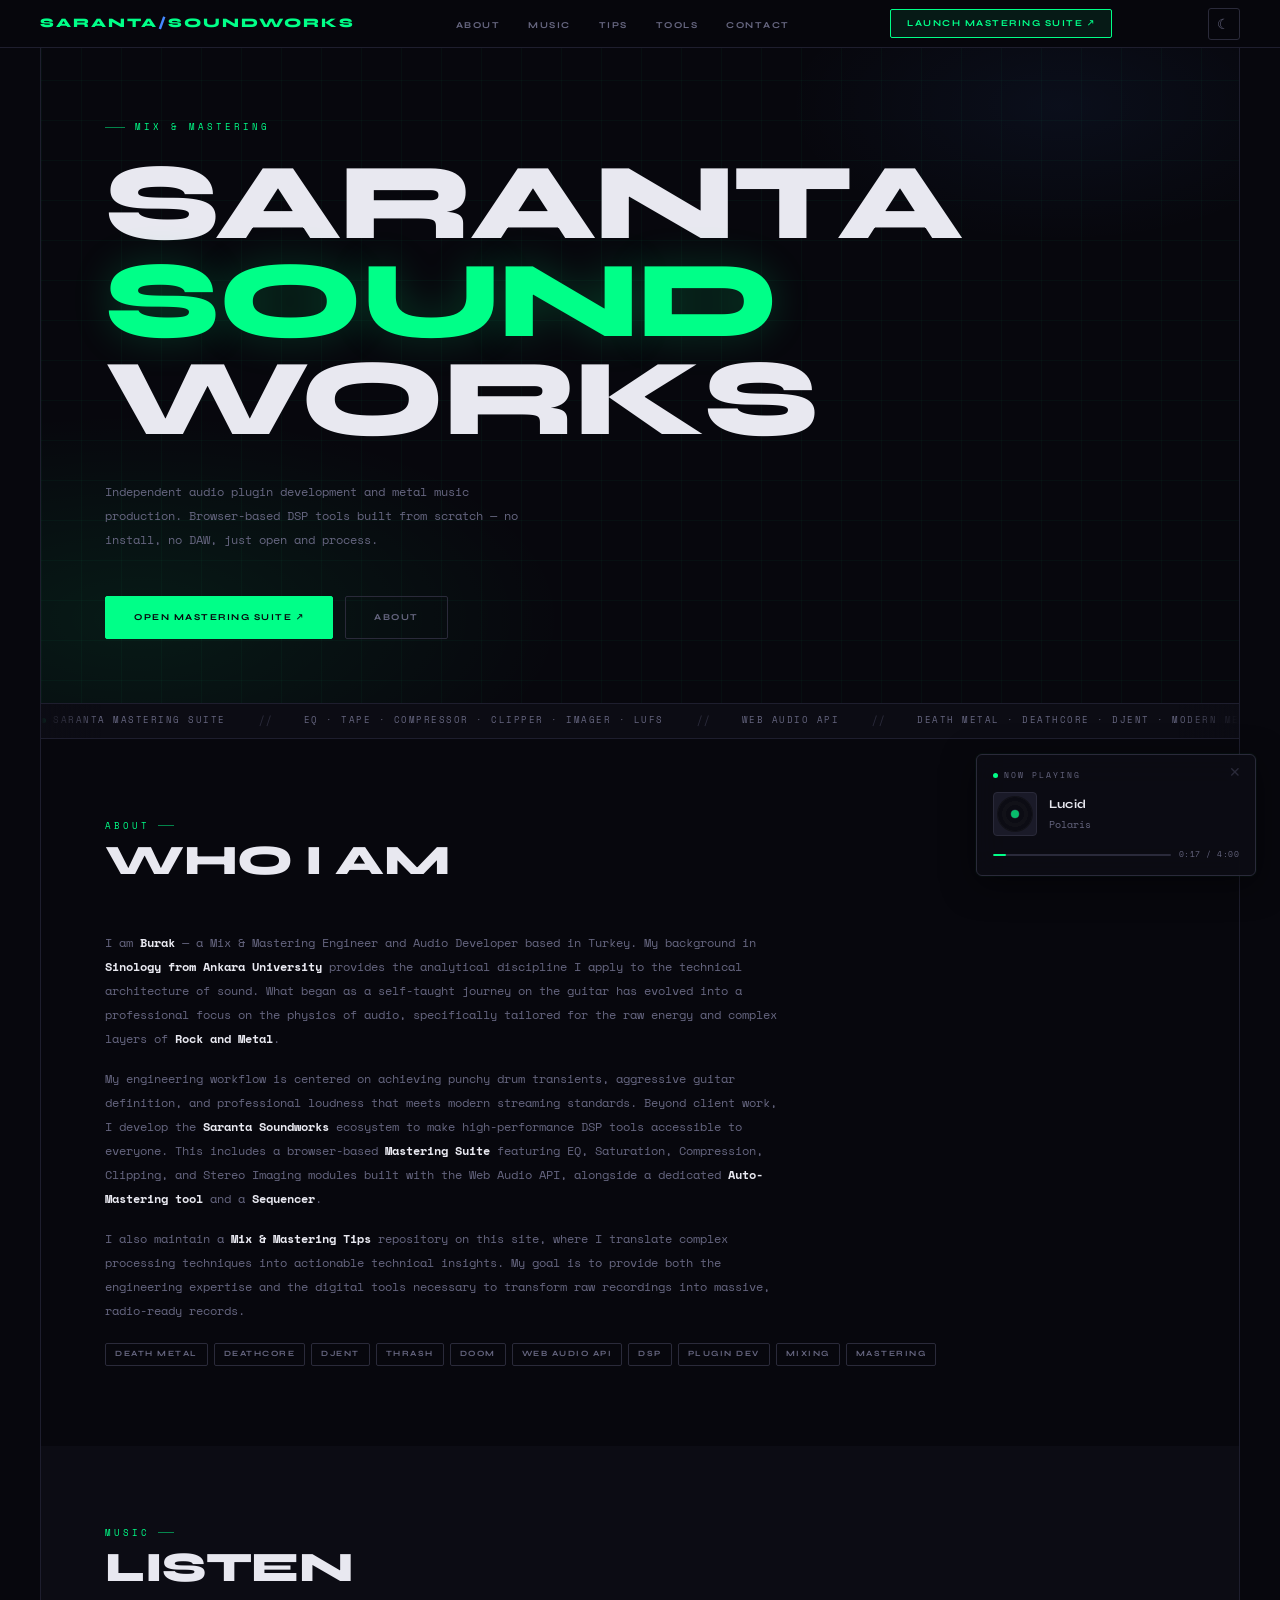
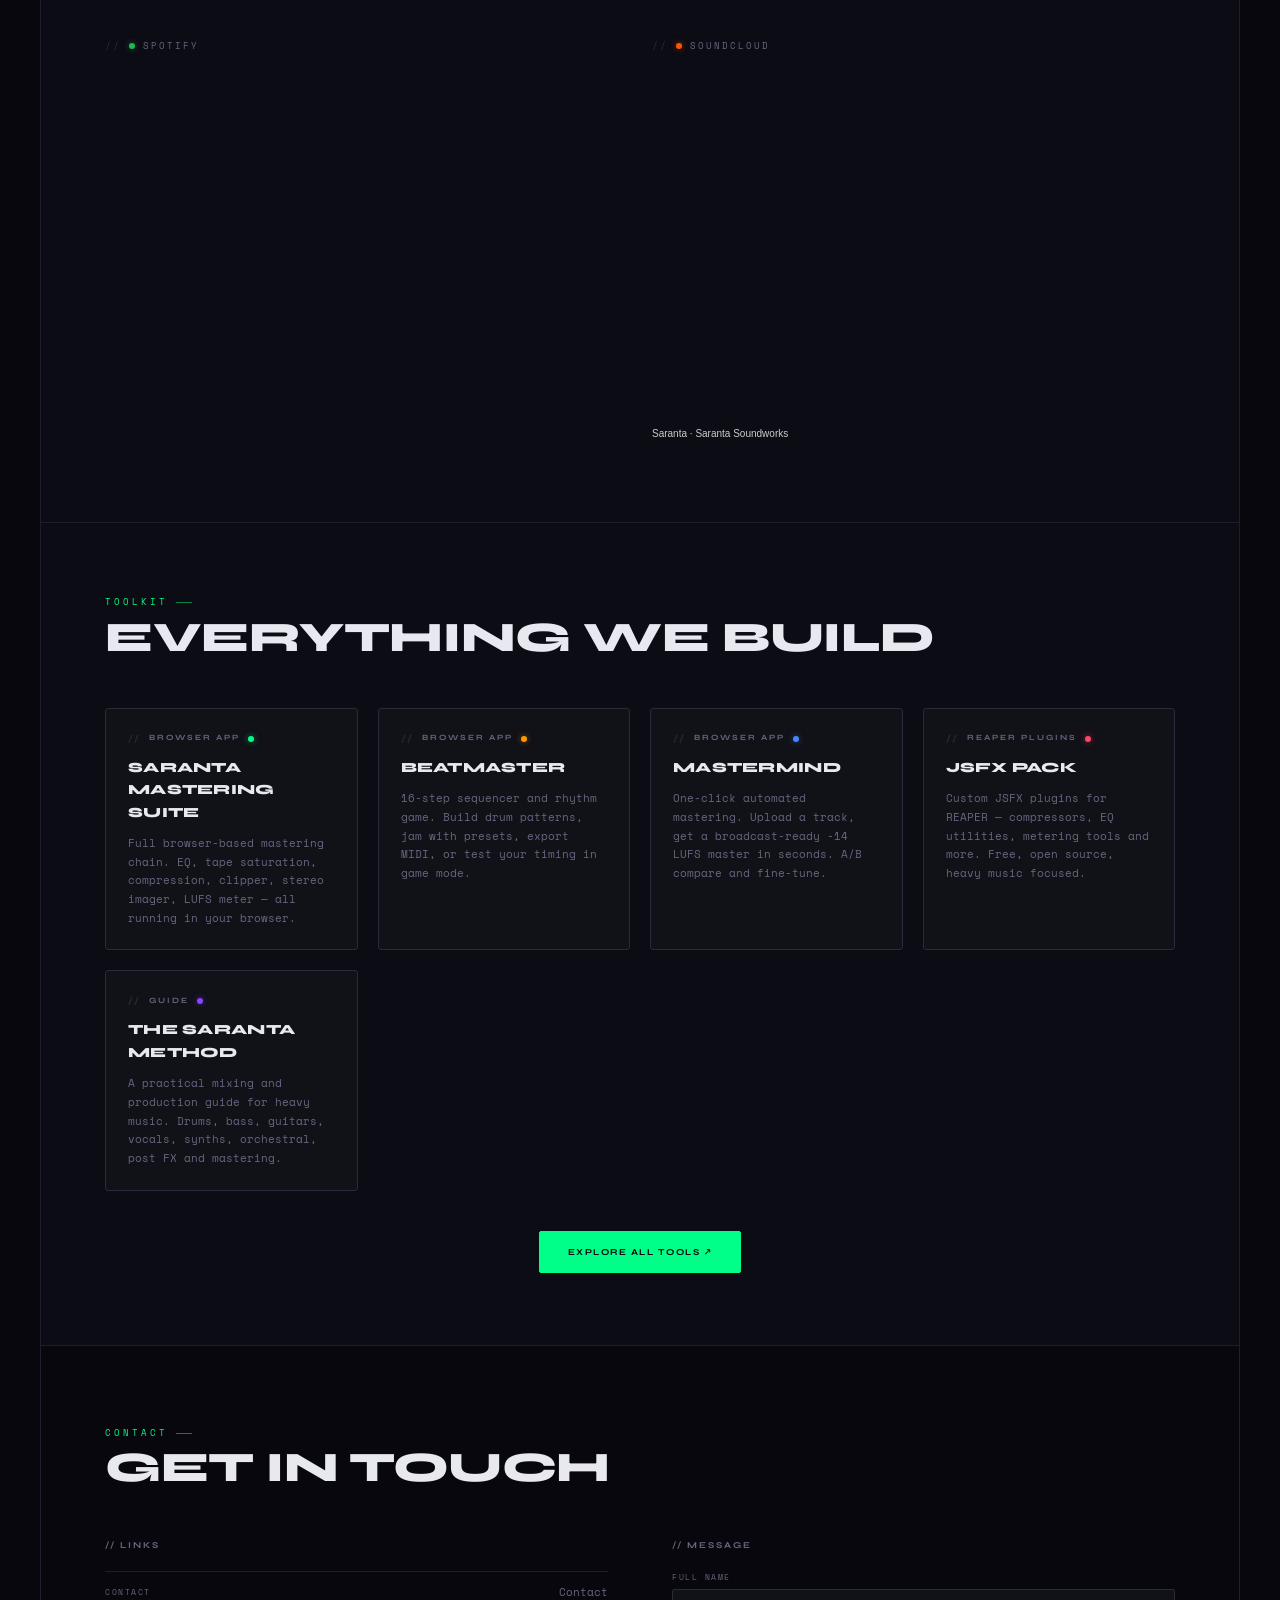
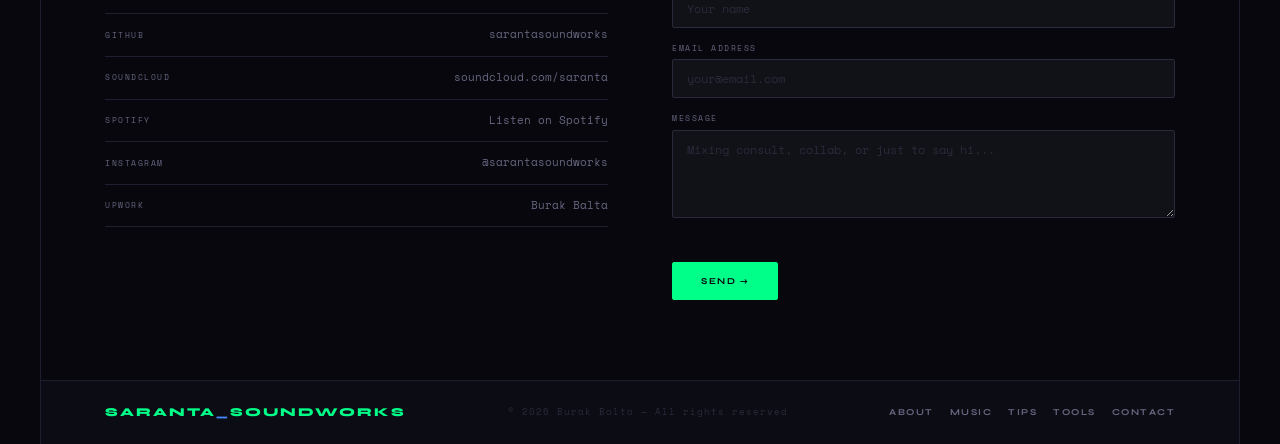
==== commit da9816a2: "Add files via upload" ====
--- a/index.html
+++ b/index.html
@@ -655,7 +655,7 @@
             loading="lazy"></iframe>
         </div>
       -->
-      <iframe data-testid="embed-iframe" style="border-radius:12px" src="https://open.spotify.com/embed/artist/6l97qlvDhzQlezBQWjhp3e?utm_source=generator&theme=0" width="100%" height="352" frameBorder="0" allowfullscreen="" allow="autoplay; clipboard-write; encrypted-media; fullscreen; picture-in-picture" loading="lazy" credentialless referrerpolicy="no-referrer"></iframe>
+      <iframe data-testid="embed-iframe" style="border-radius:12px" src="https://open.spotify.com/embed/artist/6l97qlvDhzQlezBQWjhp3e?utm_source=generator&theme=0" width="100%" height="352" frameBorder="0" allowfullscreen="" allow="autoplay; clipboard-write; encrypted-media; fullscreen; picture-in-picture" loading="lazy"></iframe>
     </div>
 
     <!-- SOUNDCLOUD -->
@@ -671,7 +671,7 @@
           </iframe>
         </div>
       -->
-      <iframe width="100%" height="352" scrolling="no" frameborder="no" allow="autoplay" src="https://w.soundcloud.com/player/?url=https%3A//api.soundcloud.com/playlists/soundcloud%253Aplaylists%253A2213706881&color=%2300ff88&auto_play=false&hide_related=false&show_comments=true&show_user=true&show_reposts=false&show_teaser=true" credentialless referrerpolicy="no-referrer"></iframe><div style="font-size: 10px; color: #cccccc;line-break: anywhere;word-break: normal;overflow: hidden;white-space: nowrap;text-overflow: ellipsis; font-family: Interstate,Lucida Grande,Lucida Sans Unicode,Lucida Sans,Garuda,Verdana,Tahoma,sans-serif;font-weight: 100;"><a href="https://soundcloud.com/saranta-596980414" title="Saranta" target="_blank" style="color: #cccccc; text-decoration: none;">Saranta</a> · <a href="https://soundcloud.com/saranta-596980414/sets/saranta-soundworks" title="Saranta Soundworks" target="_blank" style="color: #cccccc; text-decoration: none;">Saranta Soundworks</a></div>
+      <iframe width="100%" height="352" scrolling="no" frameborder="no" allow="autoplay" src="https://w.soundcloud.com/player/?url=https%3A//api.soundcloud.com/playlists/soundcloud%253Aplaylists%253A2213706881&color=%2300ff88&auto_play=false&hide_related=false&show_comments=true&show_user=true&show_reposts=false&show_teaser=true"></iframe><div style="font-size: 10px; color: #cccccc;line-break: anywhere;word-break: normal;overflow: hidden;white-space: nowrap;text-overflow: ellipsis; font-family: Interstate,Lucida Grande,Lucida Sans Unicode,Lucida Sans,Garuda,Verdana,Tahoma,sans-serif;font-weight: 100;"><a href="https://soundcloud.com/saranta-596980414" title="Saranta" target="_blank" style="color: #cccccc; text-decoration: none;">Saranta</a> · <a href="https://soundcloud.com/saranta-596980414/sets/saranta-soundworks" title="Saranta Soundworks" target="_blank" style="color: #cccccc; text-decoration: none;">Saranta Soundworks</a></div>
     </div>
 
   </div>
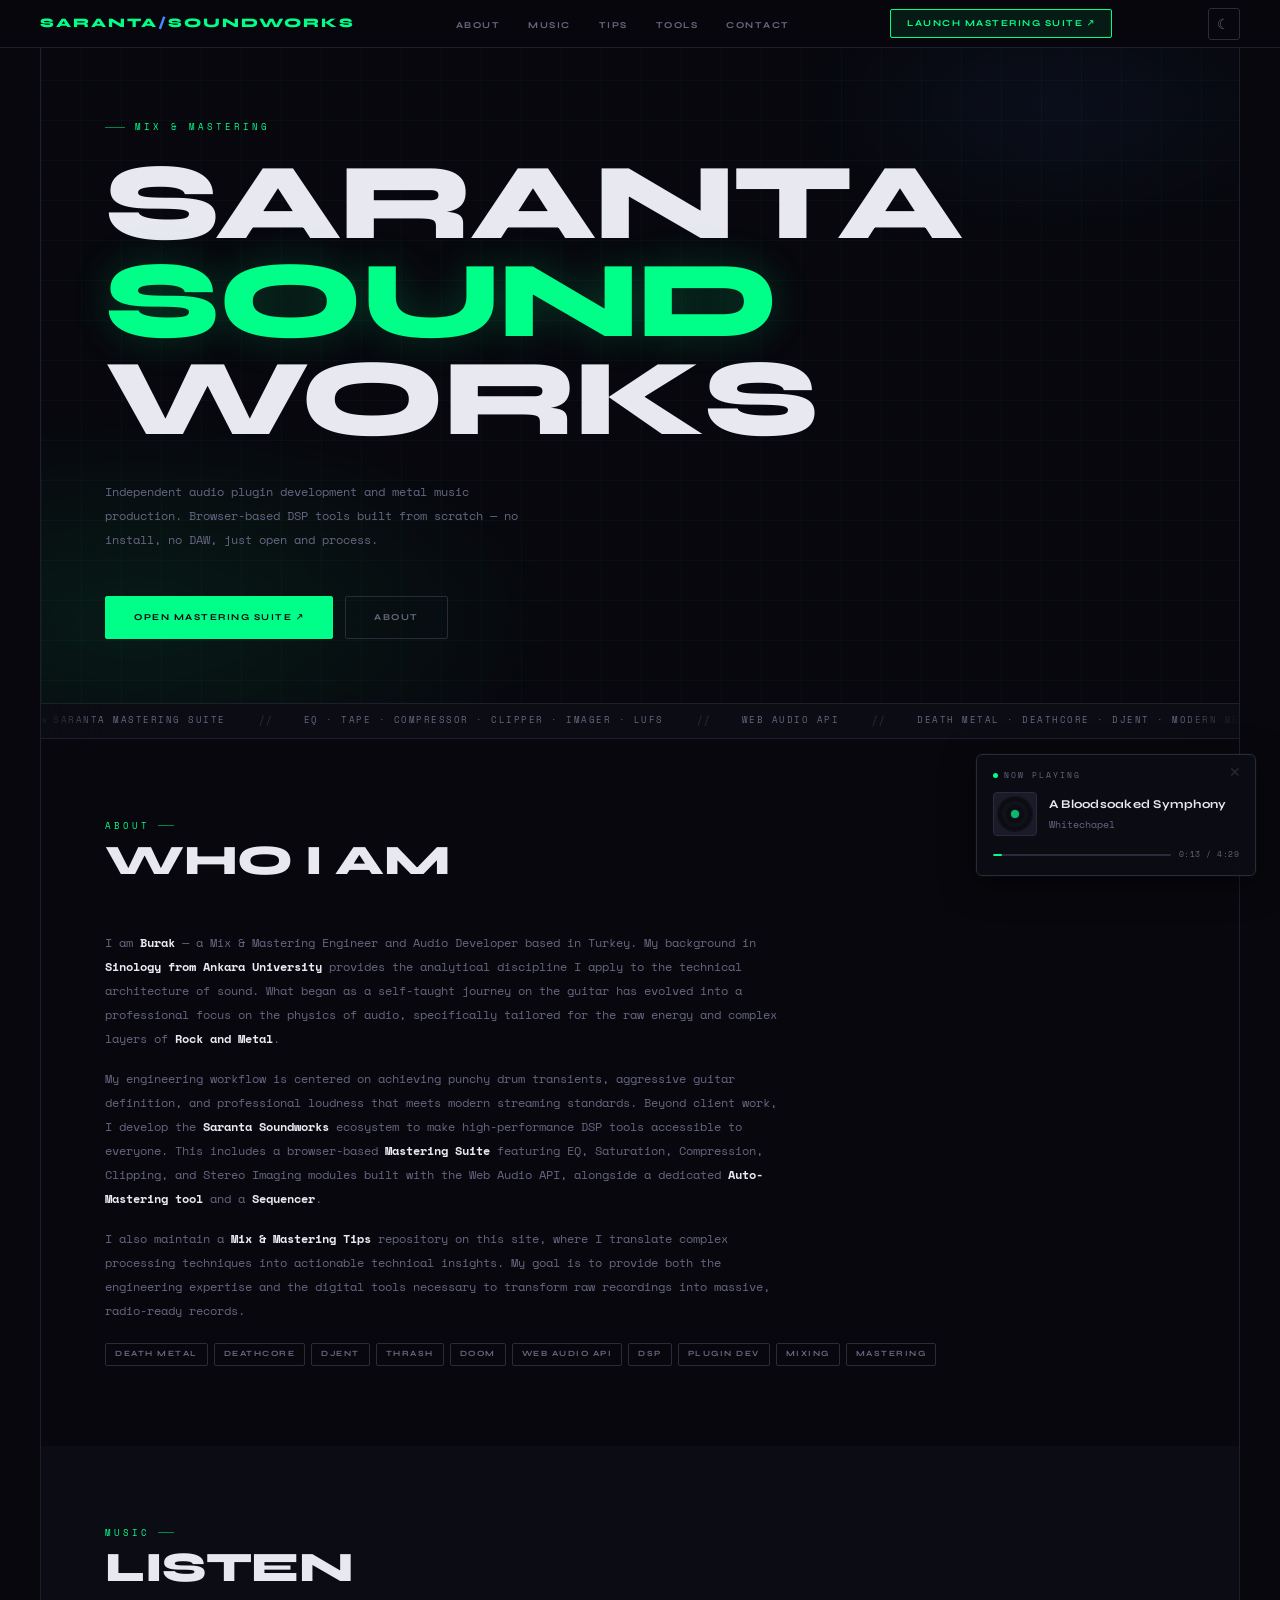
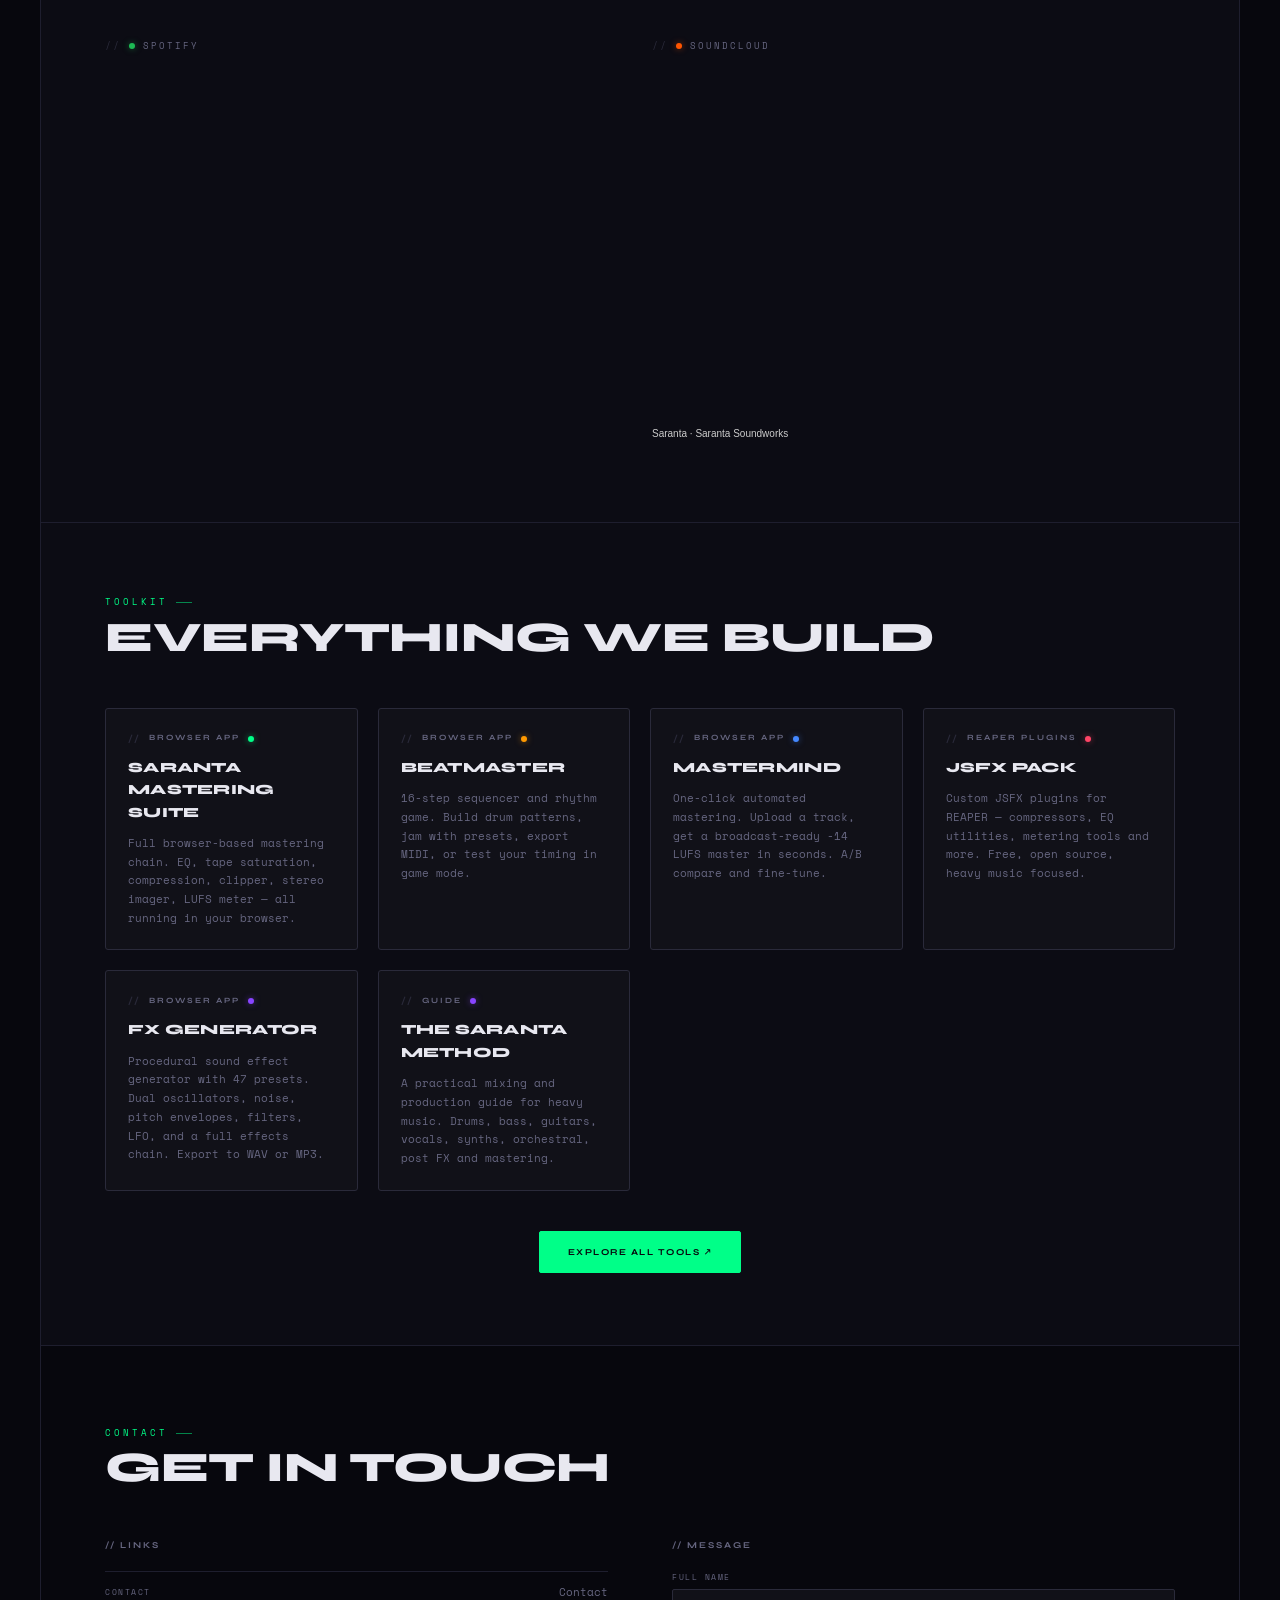
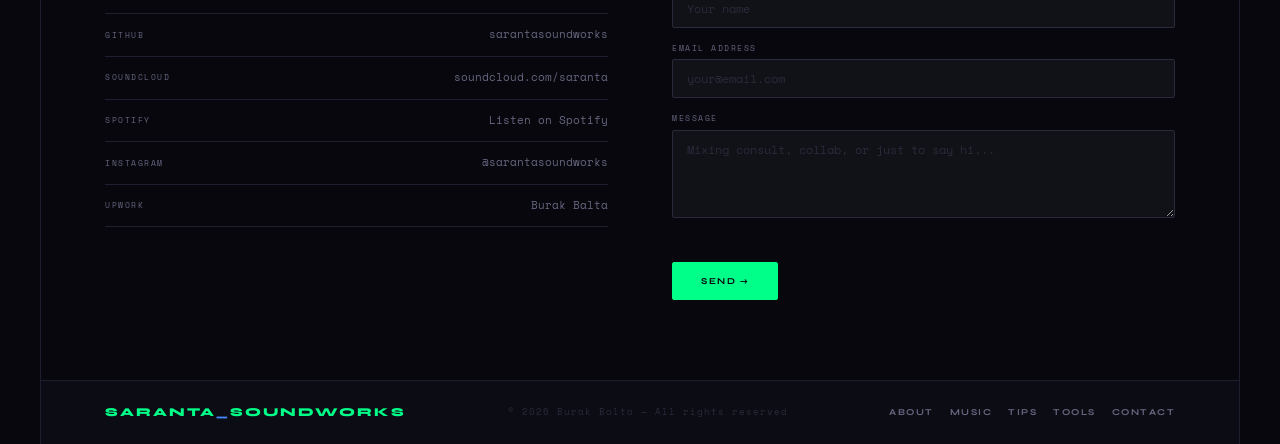
==== commit de2deaa7: "Add files via upload" ====
--- a/index.html
+++ b/index.html
@@ -702,6 +702,11 @@
       <div class="tsc-badge dot-red">REAPER Plugins</div>
       <div class="tsc-name">JSFX Pack</div>
       <div class="tsc-desc">Custom JSFX plugins for REAPER — compressors, EQ utilities, metering tools and more. Free, open source, heavy music focused.</div>
+    </div>
+    <div class="tsc-card">
+      <div class="tsc-badge dot-purple">Browser App</div>
+      <div class="tsc-name">FX Generator</div>
+      <div class="tsc-desc">Procedural sound effect generator with 47 presets. Dual oscillators, noise, pitch envelopes, filters, LFO, and a full effects chain. Export to WAV or MP3.</div>
     </div>
     <div class="tsc-card">
       <div class="tsc-badge dot-purple">Guide</div>
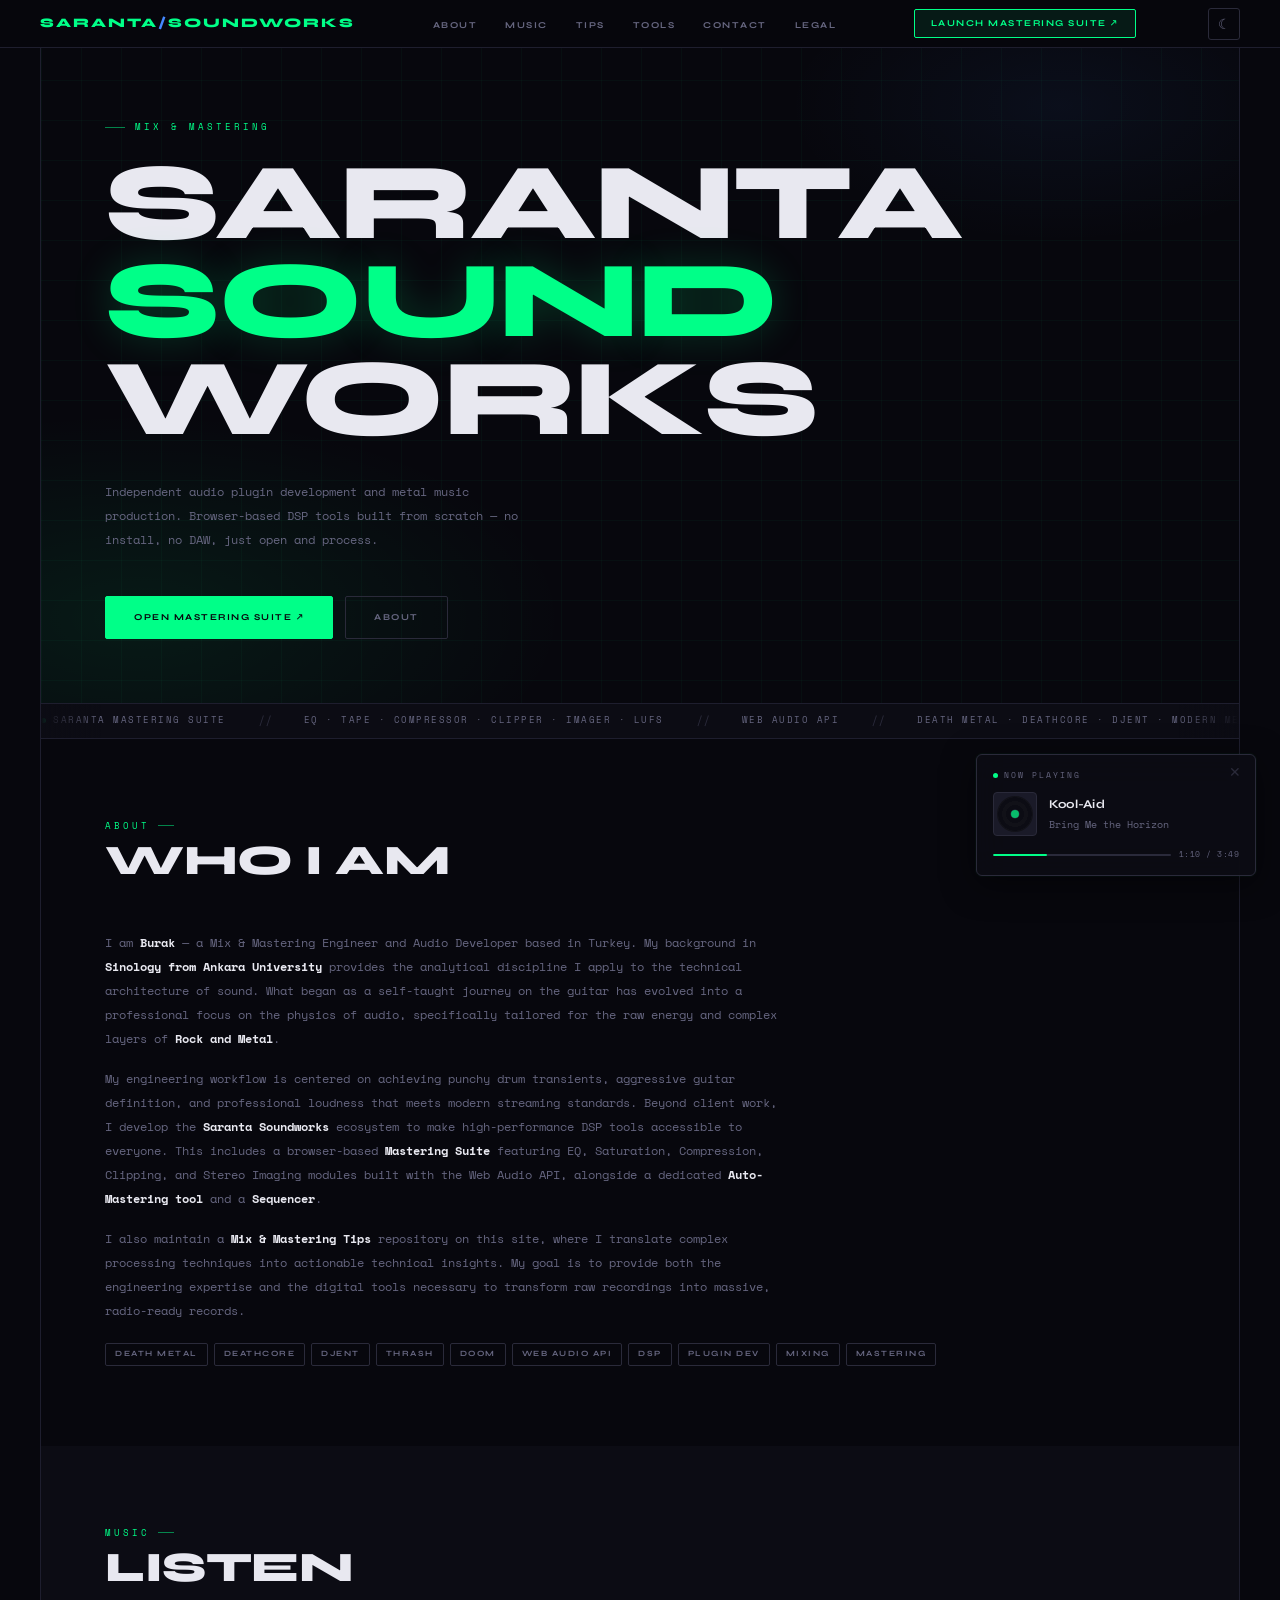
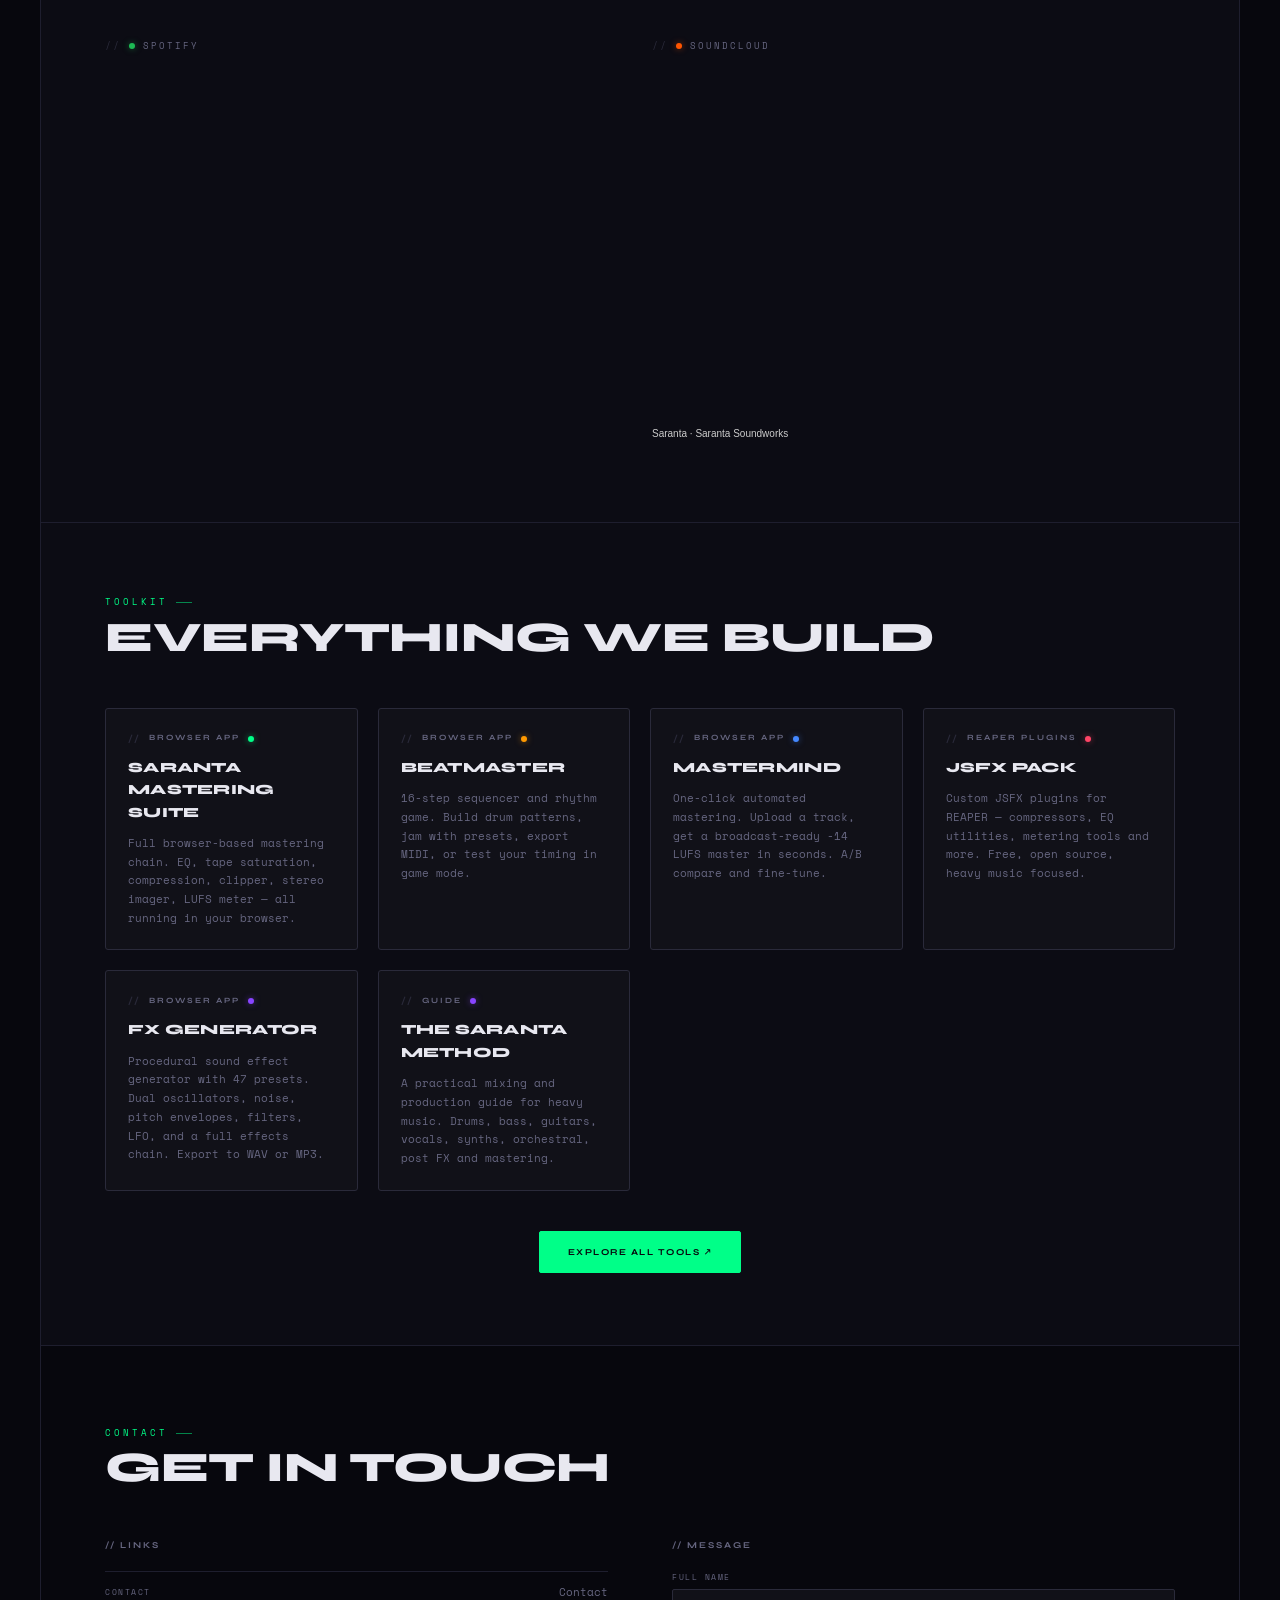
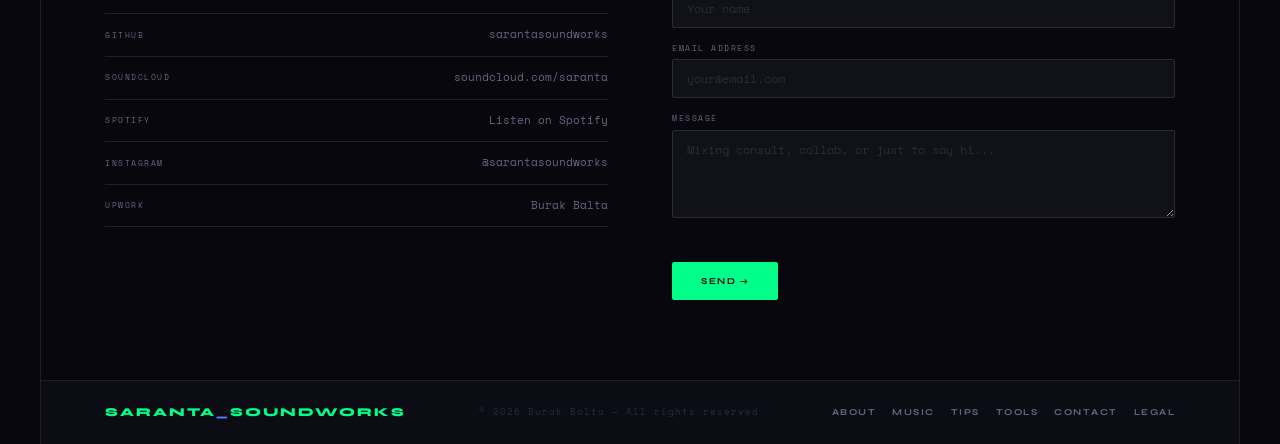
==== commit 3845fd85: "Add files via upload" ====
--- a/index.html
+++ b/index.html
@@ -499,6 +499,7 @@
     <li><a href="tips.html">Tips</a></li>
     <li><a href="tools.html">Tools</a></li>
     <li><a href="#contact">Contact</a></li>
+    <li><a href="legal.html">Legal</a></li>
   </ul>
   <a href="mastering-suite.html" class="nav-tool-btn nav-tool-desktop">Launch Mastering Suite ↗</a>
   <button class="theme-toggle" id="themeToggle" aria-label="Toggle theme" title="Toggle light/dark mode">
@@ -515,6 +516,7 @@
   <a href="tips.html">Tips</a>
   <a href="tools.html">Tools</a>
   <a href="#contact" onclick="closeMobile()">Contact</a>
+  <a href="legal.html">Legal</a>
   <a href="tools.html">Tools ↗</a>
 </div>
 
@@ -772,6 +774,7 @@
     <a href="tips.html">Tips</a>
     <a href="tools.html">Tools</a>
     <a href="#contact">Contact</a>
+    <a href="legal.html">Legal</a>
   </div>
 </footer>
 </div><!-- /page-container -->
